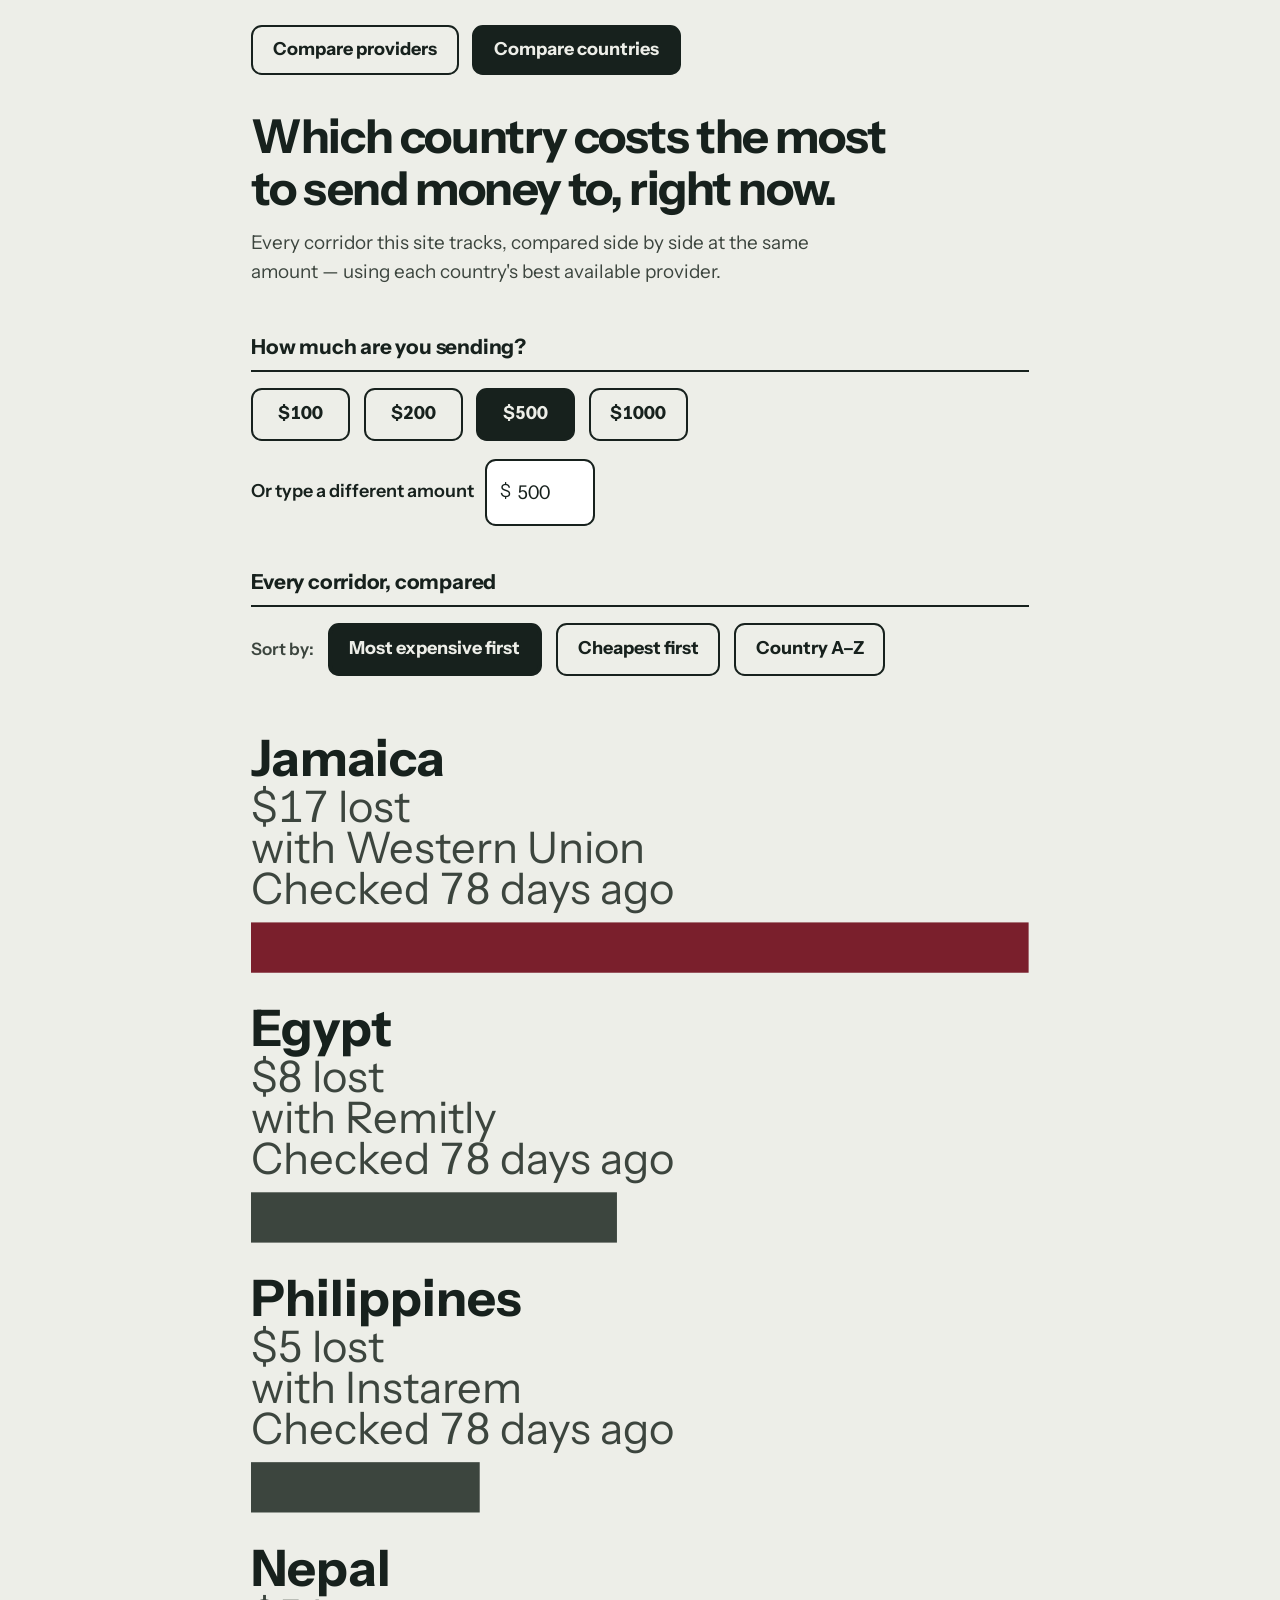
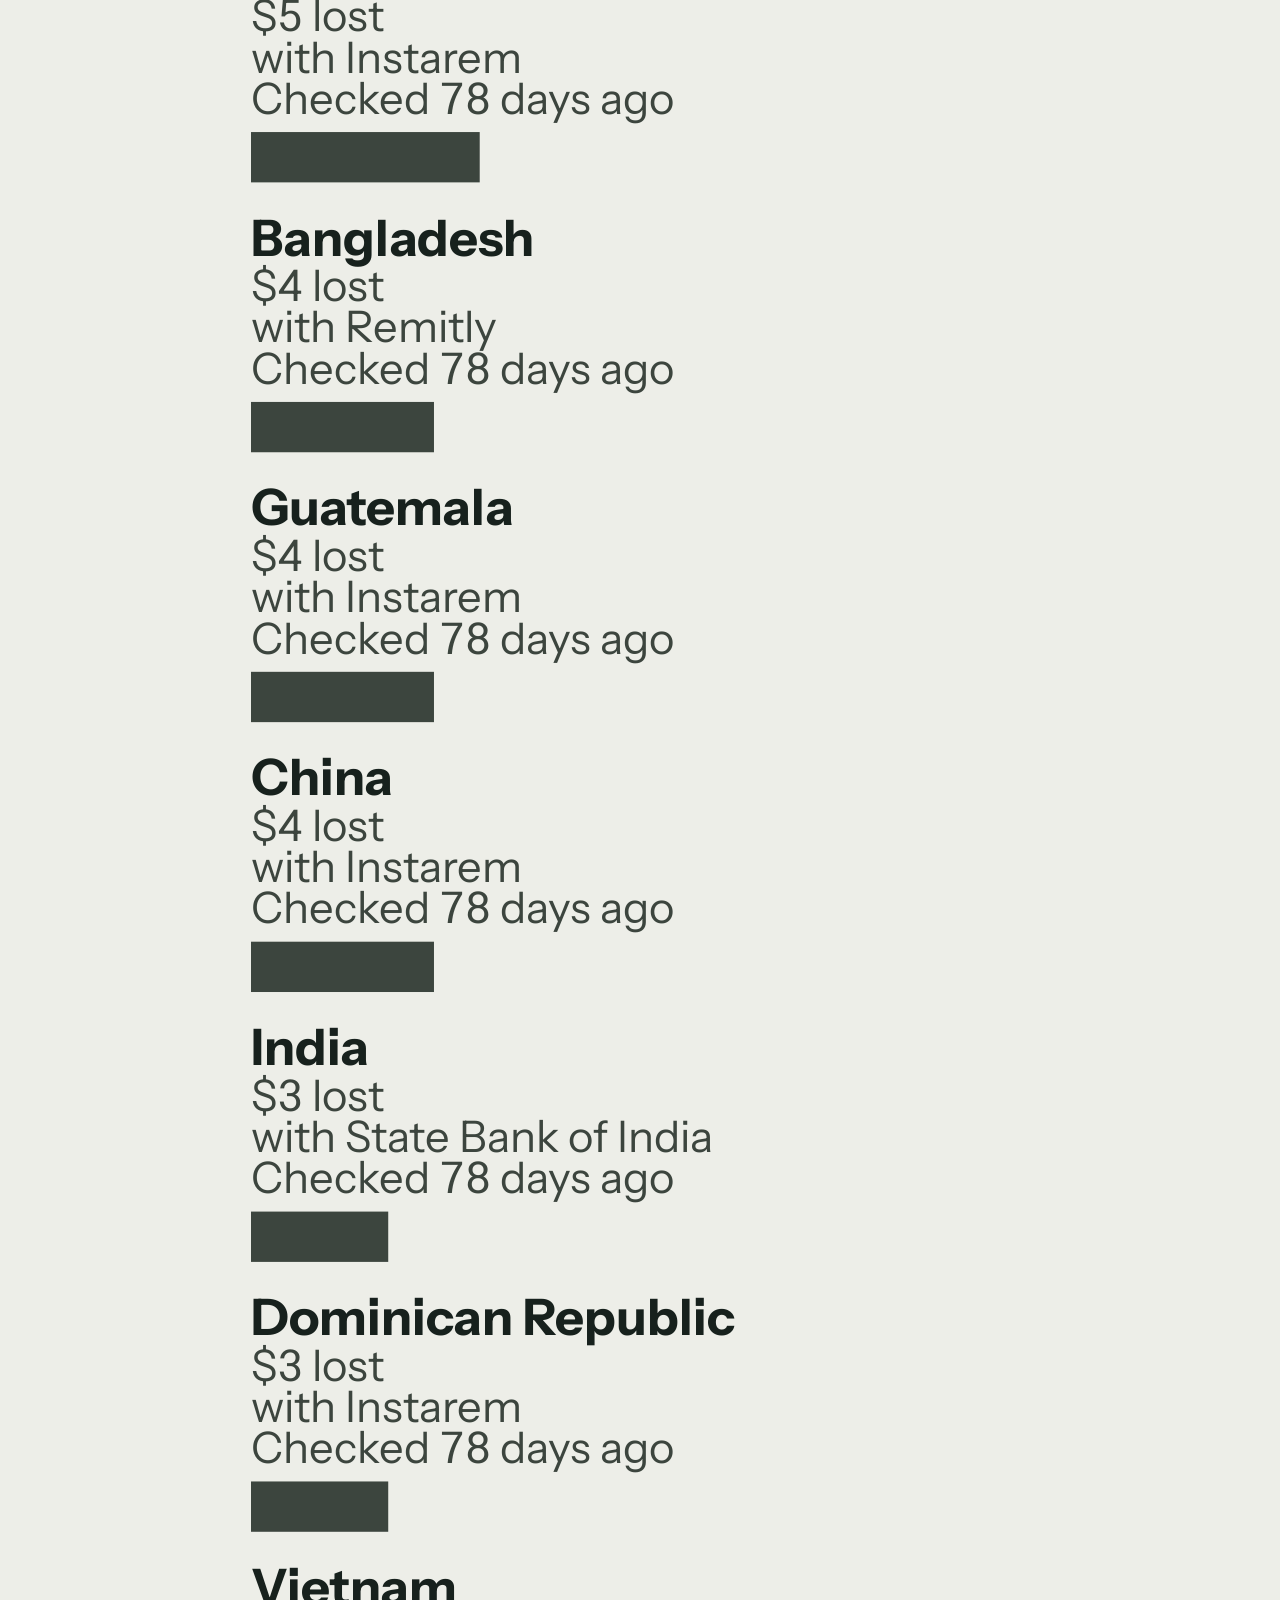
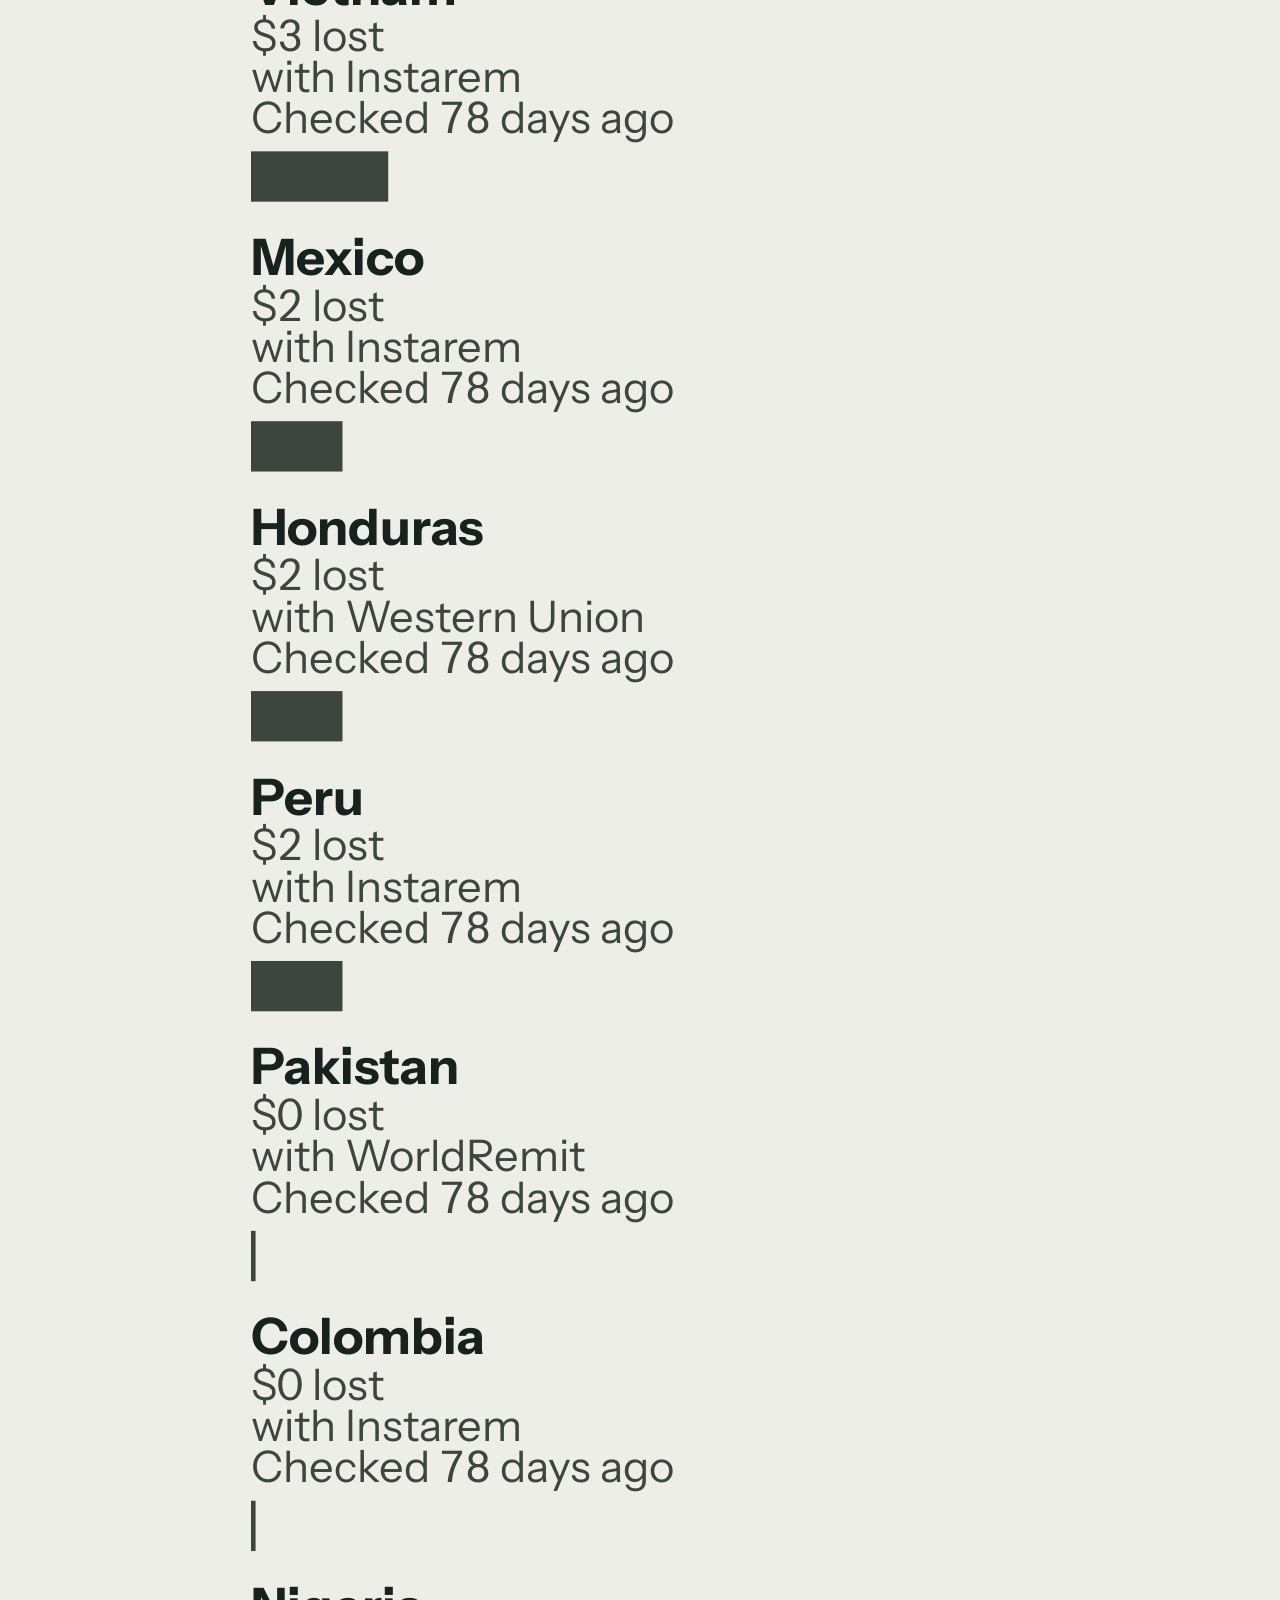
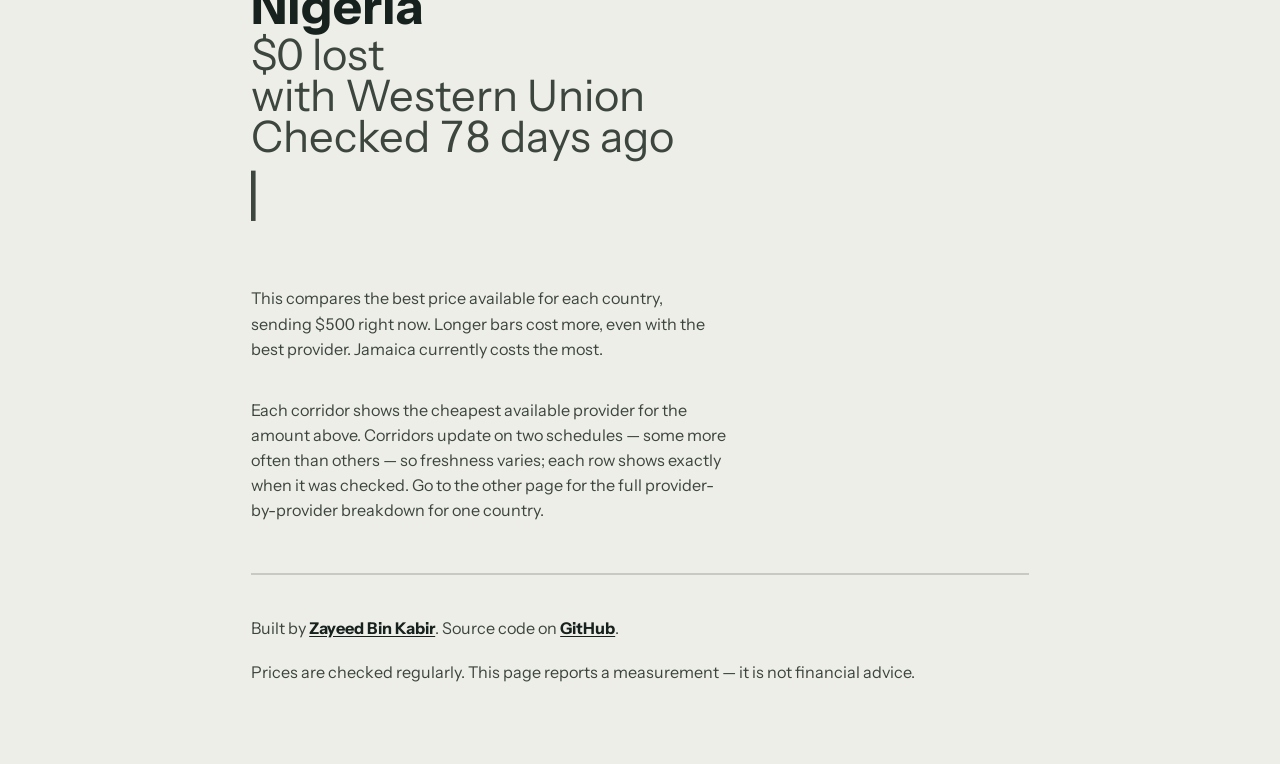
==== docs/compare.html @ ae934b71 "Add tiered collection, 9 new corridors, and a country-comparison page Adds Vietnam, Guatemala, Colom" ====
<!doctype html>
<html lang="en">
<head>
<meta charset="utf-8">
<meta name="viewport" content="width=device-width, initial-scale=1">
<title>Which country costs the most to send money to</title>
<meta name="description" content="Every corridor Remit Watch tracks, compared side by side at the same amount — which country costs the most to send money to right now.">
<link rel="preconnect" href="https://fonts.googleapis.com">
<link rel="preconnect" href="https://fonts.gstatic.com" crossorigin>
<link href="https://fonts.googleapis.com/css2?family=Instrument+Sans:ital,wght@0,400..700;1,400..700&display=swap" rel="stylesheet">
<link rel="stylesheet" href="style.css">
</head>
<body>
<main class="wrap">

  <nav class="pagenav" aria-label="Pages">
    <a href="index.html">Compare providers</a>
    <a href="compare.html" aria-current="page">Compare countries</a>
  </nav>

  <header class="mast">
    <h1>Which country costs the most to send money to, right now.</h1>
    <p class="sub">Every corridor this site tracks, compared side by side at the same amount —
      using each country's best available provider.</p>
  </header>

  <div id="app" hidden>
    <h2 style="margin-top:1.25rem">How much are you sending?</h2>
    <div class="amtpresets" id="amtpresets" role="group" aria-label="Choose an amount in US dollars"></div>
    <div class="amtcustom">
      <label for="amount">Or type a different amount</label>
      <span class="box"><span aria-hidden="true">$</span>
        <input id="amount" type="number" inputmode="numeric" min="10" max="5000" step="10" value="500"
               aria-label="Amount in US dollars">
      </span>
    </div>

    <h2>Every corridor, compared</h2>
    <div class="sortbar" role="group" aria-label="Sort order">
      <span>Sort by:</span>
      <button type="button" class="btn" id="sortExpensive" aria-pressed="true">Most expensive first</button>
      <button type="button" class="btn" id="sortCheap" aria-pressed="false">Cheapest first</button>
      <button type="button" class="btn" id="sortAz" aria-pressed="false">Country A–Z</button>
    </div>
    <div id="compareChart" aria-live="polite"></div>

    <p class="note" id="note"></p>
  </div>

  <div class="state" id="loading">Loading the latest prices.</div>
  <div class="state" id="error" hidden>
    <b>No price data yet.</b>
    Run <code>python scripts/collect.py</code> and commit the files it writes to
    <code>docs/data</code>, or wait for the hourly job to do it.
  </div>

  <footer class="site-footer">
    <p>Built by <a href="https://jayeed17.github.io">Zayeed Bin Kabir</a>. Source code on
      <a href="https://github.com/jayeed17/remit-watch">GitHub</a>.</p>
    <p>Prices are checked regularly. This page reports a measurement — it is not financial advice.</p>
  </footer>

</main>

<script src="app.js"></script>
<script>
let SNAP = null, amount = 500, sortMode = "expensive";

async function boot(){
  try {
    SNAP = await fetchSnapshot();
  } catch {
    $("loading").hidden = true; $("error").hidden = false; return;
  }

  applyHash();

  $("amtpresets").innerHTML = [100,200,500,1000].map(v => `
    <button type="button" class="btn amtbtn" data-amt="${v}" aria-pressed="${v===amount}">$${v}</button>`).join("");
  [...$("amtpresets").querySelectorAll("button")].forEach(b => b.onclick = () => setAmount(+b.dataset.amt));
  $("amount").oninput = (e) => setAmount(+e.target.value);

  const sortIds = {expensive: "sortExpensive", cheap: "sortCheap", az: "sortAz"};
  Object.entries(sortIds).forEach(([mode, id]) => $(id).onclick = () => setSort(mode));

  $("note").textContent =
    `Each corridor shows the cheapest available provider for the amount above. Corridors update on ` +
    `two schedules — some more often than others — so freshness varies; each row shows exactly when ` +
    `it was checked. Go to the other page for the full provider-by-provider breakdown for one country.`;

  $("loading").hidden = true; $("app").hidden = false;
  syncAmountUI(); setSort(sortMode);
}

// Shareable state: #AMOUNT, e.g. #1000.
function applyHash(){
  const m = /^#?(\d+)$/.exec(decodeURIComponent(location.hash));
  if (!m) return;
  amount = Math.max(10, Math.min(5000, Math.round(+m[1]) || amount));
}
function syncHash(){
  history.replaceState(null, "", `#${amount}`);
}

function syncAmountUI(){
  $("amount").value = amount;
  [...$("amtpresets").querySelectorAll("button")].forEach(b => {
    b.setAttribute("aria-pressed", String(+b.dataset.amt === amount));
  });
}
function setAmount(v){
  if (!Number.isFinite(v)) return;
  amount = Math.max(10, Math.min(5000, Math.round(v)));
  syncAmountUI(); render();
}
function setSort(mode){
  sortMode = mode;
  ["expensive","cheap","az"].forEach(m => {
    const id = "sort" + m[0].toUpperCase() + m.slice(1);
    $(id).setAttribute("aria-pressed", String(m === mode));
  });
  render();
}

function render(){
  syncHash();

  const items = SNAP.corridors.map(c => {
    const rows = rowsFor(c, amount);
    if (!rows.length) return null;
    return {
      country: c.country,
      displayLost: Math.max(0, Math.round(rows[0].usdLost)),
      provider: rows[0].provider,
      generated: c.generated || SNAP.generated,
    };
  }).filter(Boolean);

  if (sortMode === "expensive") items.sort((a,b) => b.displayLost - a.displayLost);
  else if (sortMode === "cheap") items.sort((a,b) => a.displayLost - b.displayLost);
  else items.sort((a,b) => a.country.localeCompare(b.country));

  const max = Math.max(...items.map(it => it.displayLost), 1);
  const rowH = 118, top = 10;
  const H = top + items.length*rowH + 6;

  // Four short lines rather than one long sentence - "$17 lost with Western
  // Union, the best option there" visually clipped on narrow phones (no
  // scrollbar, just unreadable past the edge). Each line here comfortably
  // fits the shared CW viewBox even for the longest provider names.
  const bars = items.map((it,i) => {
    const y = top + i*rowH;
    const w = Math.max(2, (it.displayLost/max) * CW);
    return `
      <text x="0" y="${y+18}" class="barName">${esc(it.country)}</text>
      <text x="0" y="${y+38}" class="barAmt">${esc(usd(it.displayLost))} lost</text>
      <text x="0" y="${y+56}" class="barAmt">with ${esc(it.provider)}</text>
      <text x="0" y="${y+74}" class="barAmt">Checked ${esc(freshness(it.generated))}</text>
      <rect x="0" y="${y+82}" width="${w.toFixed(1)}" height="22" fill="${it.displayLost === max ? C.keptText : C.inkSoft}"/>`;
  }).join("");

  const most = [...items].sort((a,b) => b.displayLost - a.displayLost)[0];
  $("compareChart").innerHTML = `
    <svg class="chart" viewBox="0 0 ${CW} ${H}" role="img"
         aria-label="Comparing the cheapest available option for every country tracked, sending ${esc(usd(amount))} today">
      ${bars}
    </svg>
    <p class="caption">This compares the best price available for each country, sending ${usd(amount)} right
      now. Longer bars cost more, even with the best provider. ${esc(most?.country || "")} currently
      costs the most.</p>`;
}

boot();
</script>
</body>
</html>
---- docs/style.css ----
:root{
  --paper:#edeee8;
  --ink:#17211d;
  --ink-soft:#3c453e;      /* readable secondary text, ~8.5:1 on paper */
  --muted:#5e675f;         /* decoration only: gridlines, dividers — never text */
  --rule:#c7cac1;
  --kept-fill:#9e2b3b;     /* decorative bar/legend colour, not used for text */
  --kept-text:#7a1f2c;     /* readable red text, ~8.7:1 on paper */
  --best-fill:#1e6e52;
  --best-text:#14503b;     /* readable green text, ~8:1 on paper */
  --step:clamp(1rem,2.5vw,1.4rem);
  color-scheme:light;
}
*{box-sizing:border-box}
html{-webkit-text-size-adjust:100%;font-size:18px}
body{
  margin:0;background:var(--paper);color:var(--ink);
  font-family:"Instrument Sans",ui-sans-serif,system-ui,sans-serif;
  font-size:1rem;line-height:1.55;
  font-variant-numeric:tabular-nums;
}
.wrap{max-width:46rem;margin:0 auto;padding:var(--step) var(--step) 4rem}
a{color:var(--ink);text-underline-offset:.15em}
h1,h2{font-family:inherit}

:is(a,button,input,[tabindex]):focus-visible{
  outline:3px solid var(--ink);outline-offset:3px;border-radius:.3rem;
}

/* ---- page nav ---- */
.pagenav{display:flex;flex-wrap:wrap;gap:.75rem;margin:0 0 1.5rem}
.pagenav a{
  display:inline-flex;align-items:center;min-height:48px;padding:.5rem 1.1rem;
  border:2px solid var(--ink);border-radius:.6rem;font-weight:700;text-decoration:none;
}
.pagenav a[aria-current="page"]{background:var(--ink);color:var(--paper)}

/* ---- masthead ---- */
.mast{padding:.5rem 0 1.25rem}
h1{
  margin:0;font-size:clamp(1.8rem,5.5vw,2.6rem);font-weight:700;
  letter-spacing:-.03em;line-height:1.1;max-width:20ch;
}
.sub{margin:.75rem 0 0;color:var(--ink-soft);font-size:1.05rem;max-width:48ch}

/* ---- section headings ---- */
h2{
  margin:2.25rem 0 .85rem;font-size:1.15rem;font-weight:700;letter-spacing:-.01em;
  padding-bottom:.4rem;border-bottom:2px solid var(--ink);
}

/* ---- generic button ---- */
.btn{
  min-height:48px;padding:.6rem 1.1rem;font:inherit;font-size:1rem;font-weight:700;
  color:var(--ink);background:var(--paper);border:2px solid var(--ink);border-radius:.6rem;
  cursor:pointer;
}
.btn[aria-pressed="true"],.btn[aria-expanded="true"]{
  background:var(--ink);color:var(--paper);border-width:4px;padding:calc(.6rem - 2px) calc(1.1rem - 2px);
}

/* ---- country picker ---- */
.countries{display:flex;flex-wrap:wrap;gap:.75rem;margin:0;padding:0}
.countries.more{margin-top:.75rem}
.country-btn{
  flex:1 1 8.5rem;display:flex;flex-direction:column;align-items:center;gap:.5rem;
  min-height:5.5rem;padding:.85rem .5rem;font:inherit;font-size:1rem;font-weight:600;
  color:var(--ink);background:var(--paper);border:2px solid var(--ink);border-radius:.75rem;
  cursor:pointer;text-align:center;
}
.country-btn .flagbox{width:2.75rem;height:1.85rem;flex:none}
.country-btn .flagbox svg{width:100%;height:100%;display:block;border:1px solid var(--ink)}
.country-btn .flagFallback{
  width:100%;height:100%;display:flex;align-items:center;justify-content:center;
  border:2px solid var(--ink);border-radius:.2rem;font-weight:700;font-size:.9rem;
}
.country-btn[aria-pressed="true"]{
  background:var(--ink);color:var(--paper);border-width:4px;padding:calc(.85rem - 2px) calc(.5rem - 2px);
}
.country-btn[aria-pressed="true"] .flagbox svg,
.country-btn[aria-pressed="true"] .flagFallback{border-color:var(--paper)}
.morebtn{margin-top:.75rem}

/* ---- amount picker ---- */
.amtpresets{display:flex;flex-wrap:wrap;gap:.75rem;margin:0 0 1rem;padding:0}
.amtbtn{min-width:5.5rem}
.amtcustom{display:flex;align-items:center;gap:.6rem;font-size:1rem}
.amtcustom label{font-weight:600}
.amtcustom .box{
  display:inline-flex;align-items:center;gap:.25rem;border:2px solid var(--ink);
  border-radius:.6rem;padding:.4rem .7rem;background:#fff;
}
.amtcustom input{
  font:inherit;font-size:1.05rem;font-variant-numeric:tabular-nums;color:var(--ink);
  background:transparent;border:0;width:5ch;-moz-appearance:textfield;min-height:48px;
}
.amtcustom input::-webkit-outer-spin-button,
.amtcustom input::-webkit-inner-spin-button{-webkit-appearance:none;margin:0}

/* ---- the plain-language answer ---- */
.lead{
  margin:1.75rem 0 0;font-size:clamp(1.2rem,3.6vw,1.5rem);line-height:1.5;font-weight:600;
  letter-spacing:-.01em;
}
.lead b{font-weight:700}

/* ---- freshness ---- */
.freshness{margin:.4rem 0 0;color:var(--ink-soft);font-size:.9rem}

/* ---- shortfall bar: the one loud picture ---- */
.shortfall{margin:1.25rem 0 0}
.bar{
  position:relative;display:flex;height:4.5rem;border:2px solid var(--ink);
  overflow:hidden;background:var(--paper);
}
.bar .arrives{background:var(--ink)}
.bar .kept{background:var(--kept-fill);flex:1 1 auto}
.bar span{transition:width .35s cubic-bezier(.2,.7,.3,1)}
.legend{display:flex;flex-wrap:wrap;gap:.5rem 2rem;margin:.85rem 0 0}
.legend > div{font-size:.9rem;color:var(--ink-soft)}
.legend b{display:block;color:var(--ink);font-size:1.4rem;font-weight:700;letter-spacing:-.02em}
.legend .loud b{color:var(--kept-text)}

/* ---- share link ---- */
.share{margin:1.25rem 0 0;display:flex;align-items:center;flex-wrap:wrap;gap:.75rem 1rem}
#shareStatus{font-size:.9rem;color:var(--best-text);font-weight:700}

/* ---- ranked rows ---- */
.rows{margin:0;padding:0;list-style:none}
.row{padding:1rem 0;border-bottom:2px solid var(--rule)}
.name{font-size:1.1rem;font-weight:700;letter-spacing:-.01em}
.bank{font-weight:400;color:var(--ink-soft);font-size:.9rem}
.tag{
  display:inline-block;margin-left:.6rem;font-size:.9rem;font-weight:700;
  border:2px solid currentColor;border-radius:.3rem;padding:.1em .5em;vertical-align:.2em;
}
.tag.good{color:var(--best-text)}
.tag.bad{color:var(--kept-text)}
.stats{display:flex;flex-wrap:wrap;gap:.4rem 1.5rem;margin:.5rem 0 0;font-size:1.05rem}
.stats .stat b{font-variant-numeric:tabular-nums}
.stats .loss b{color:var(--kept-text)}
.detail{margin:.4rem 0 0;color:var(--ink-soft);font-size:.9rem}

/* ---- charts (shared) ---- */
.chart{width:100%;height:auto;overflow:visible;margin-top:.75rem}
.chart .axis{stroke:var(--rule);stroke-width:1}
.chart .line{fill:none;stroke-width:2.5;stroke-linejoin:round;stroke-linecap:round}
.chart .axisText{font-size:19px;fill:var(--ink-soft)}
.chart .barName{font-size:22px;font-weight:700;fill:var(--ink)}
.chart .barAmt{font-size:19px;fill:var(--ink-soft)}
@media (prefers-reduced-motion:reduce){.bar span{transition:none}}
.keys{display:flex;flex-wrap:wrap;gap:.5rem 1.25rem;margin-top:.75rem;font-size:1.05rem;color:var(--ink)}
.keys i{display:inline-block;width:.85rem;height:.85rem;margin-right:.4rem;vertical-align:-.08em;border-radius:.15rem}
.caption{margin:.6rem 0 0;color:var(--ink-soft);font-size:.9rem;max-width:42ch}

/* ---- sortable compare list ---- */
.sortbar{display:flex;flex-wrap:wrap;gap:.75rem;align-items:center;margin:0 0 1.25rem}
.sortbar span{font-weight:600;font-size:.95rem;color:var(--ink-soft)}

.note{margin:2rem 0 0;color:var(--ink-soft);font-size:.9rem;max-width:44ch}
.state{padding:2rem 0;color:var(--ink-soft);font-size:1.05rem}
.state b{display:block;color:var(--ink);font-weight:700;font-size:1.15rem;margin-bottom:.3rem}
[hidden]{display:none!important}

/* ---- footer ---- */
.site-footer{
  margin-top:2.75rem;padding-top:1.25rem;border-top:2px solid var(--rule);
  font-size:.9rem;color:var(--ink-soft);
}
.site-footer p{margin:.4rem 0}
.site-footer a{font-weight:700;text-decoration:underline;display:inline-flex;align-items:center;min-height:48px}
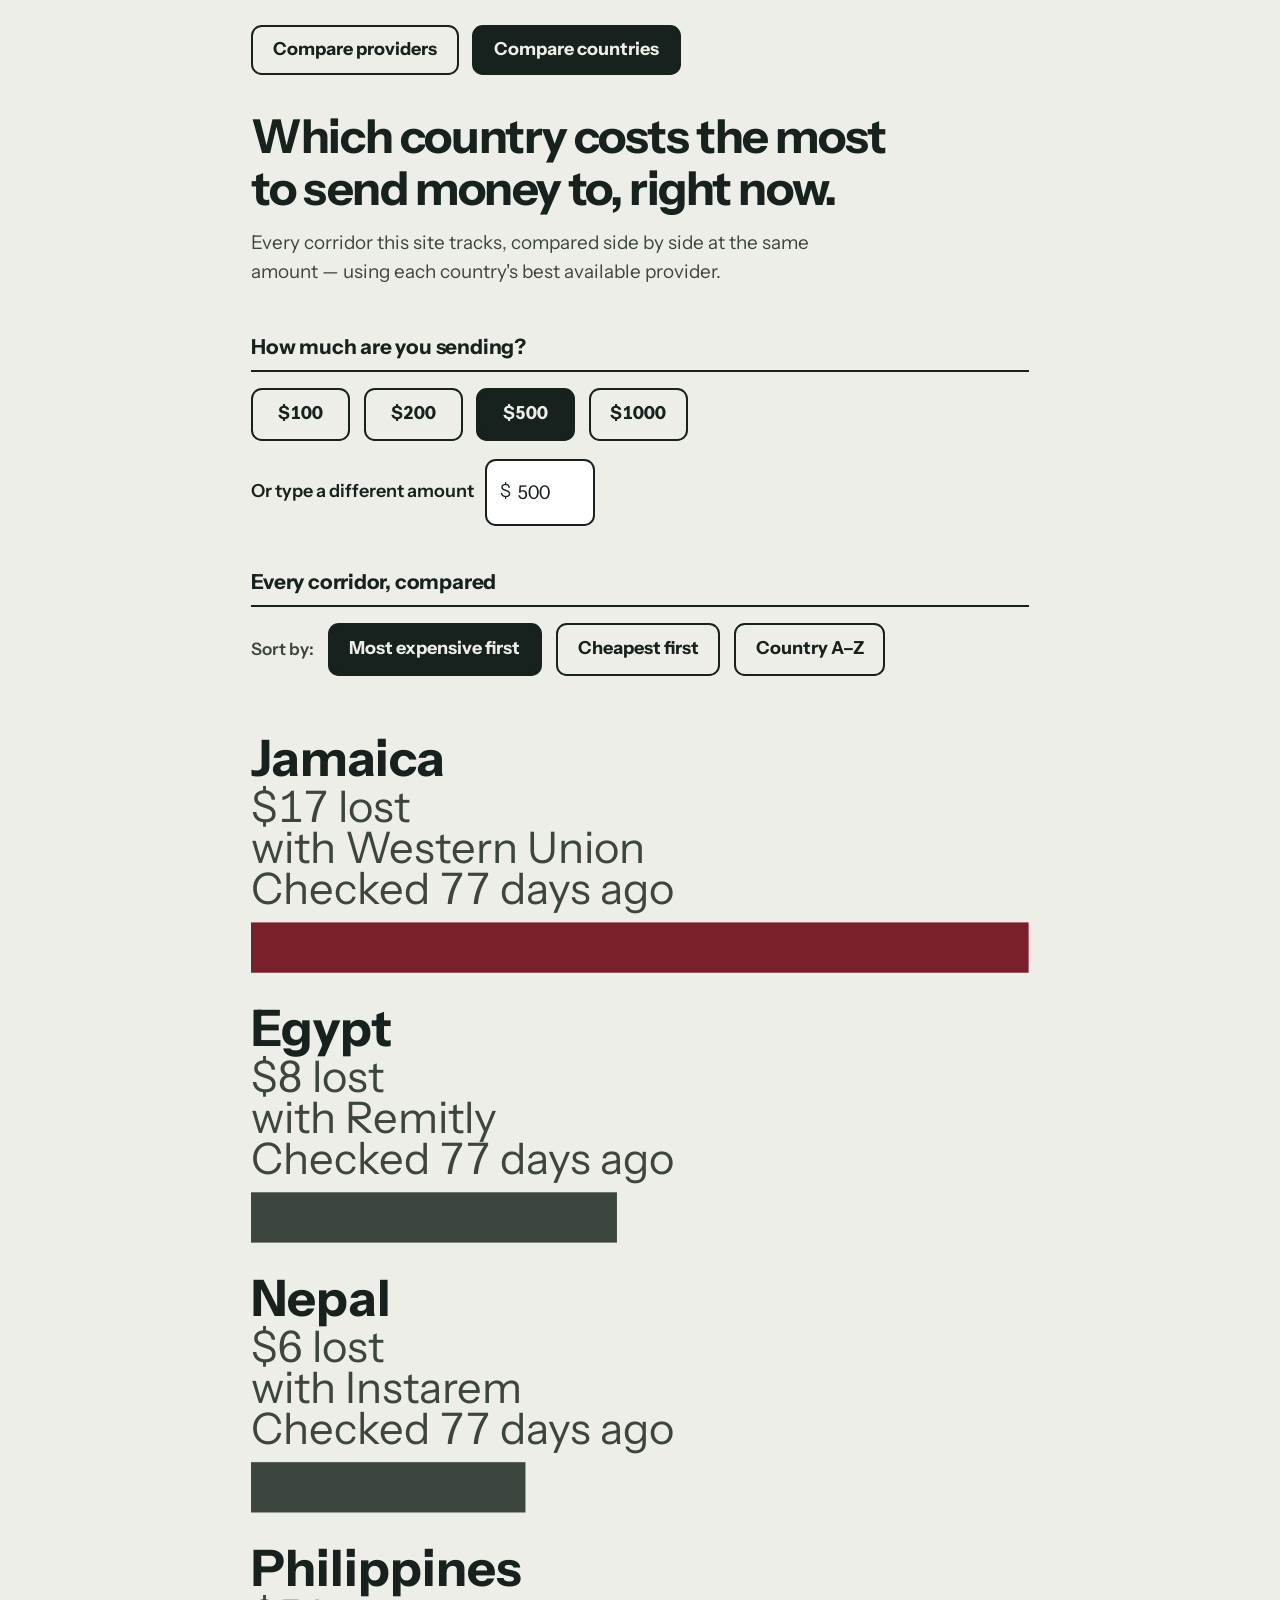
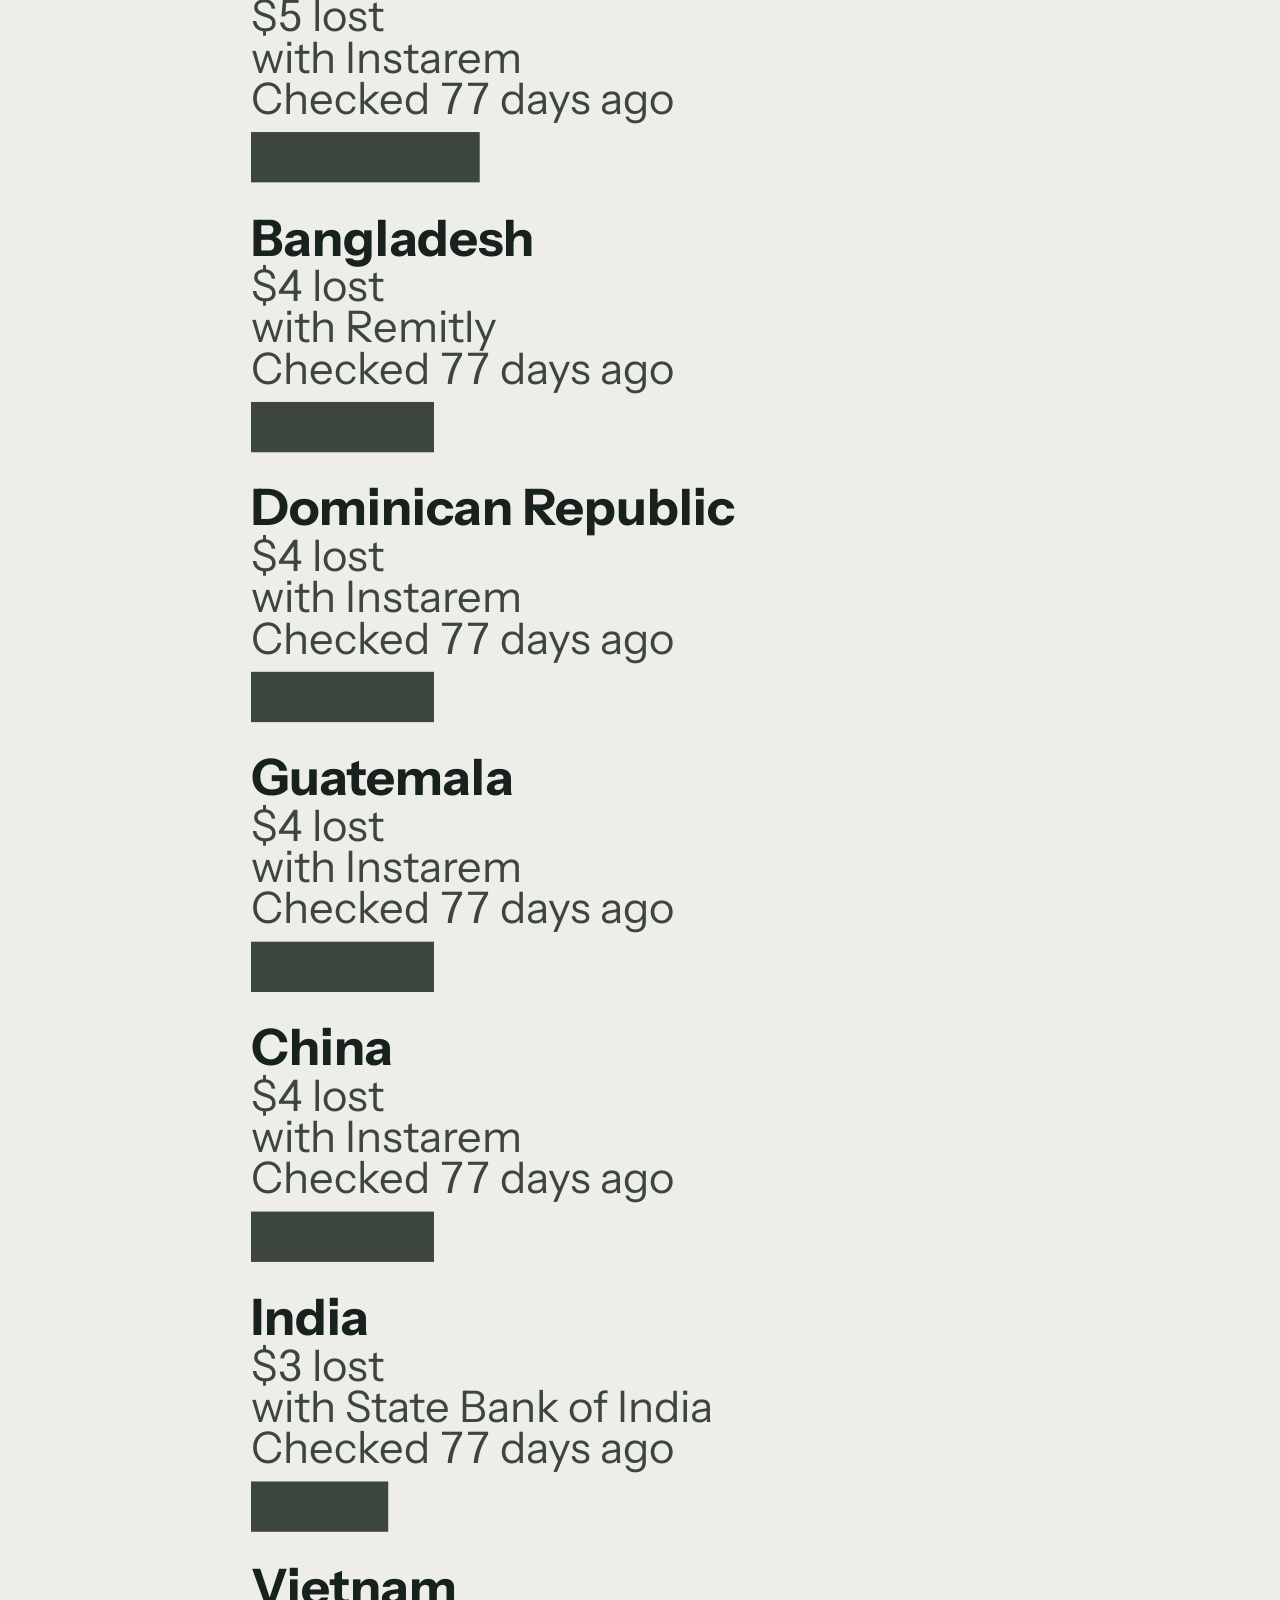
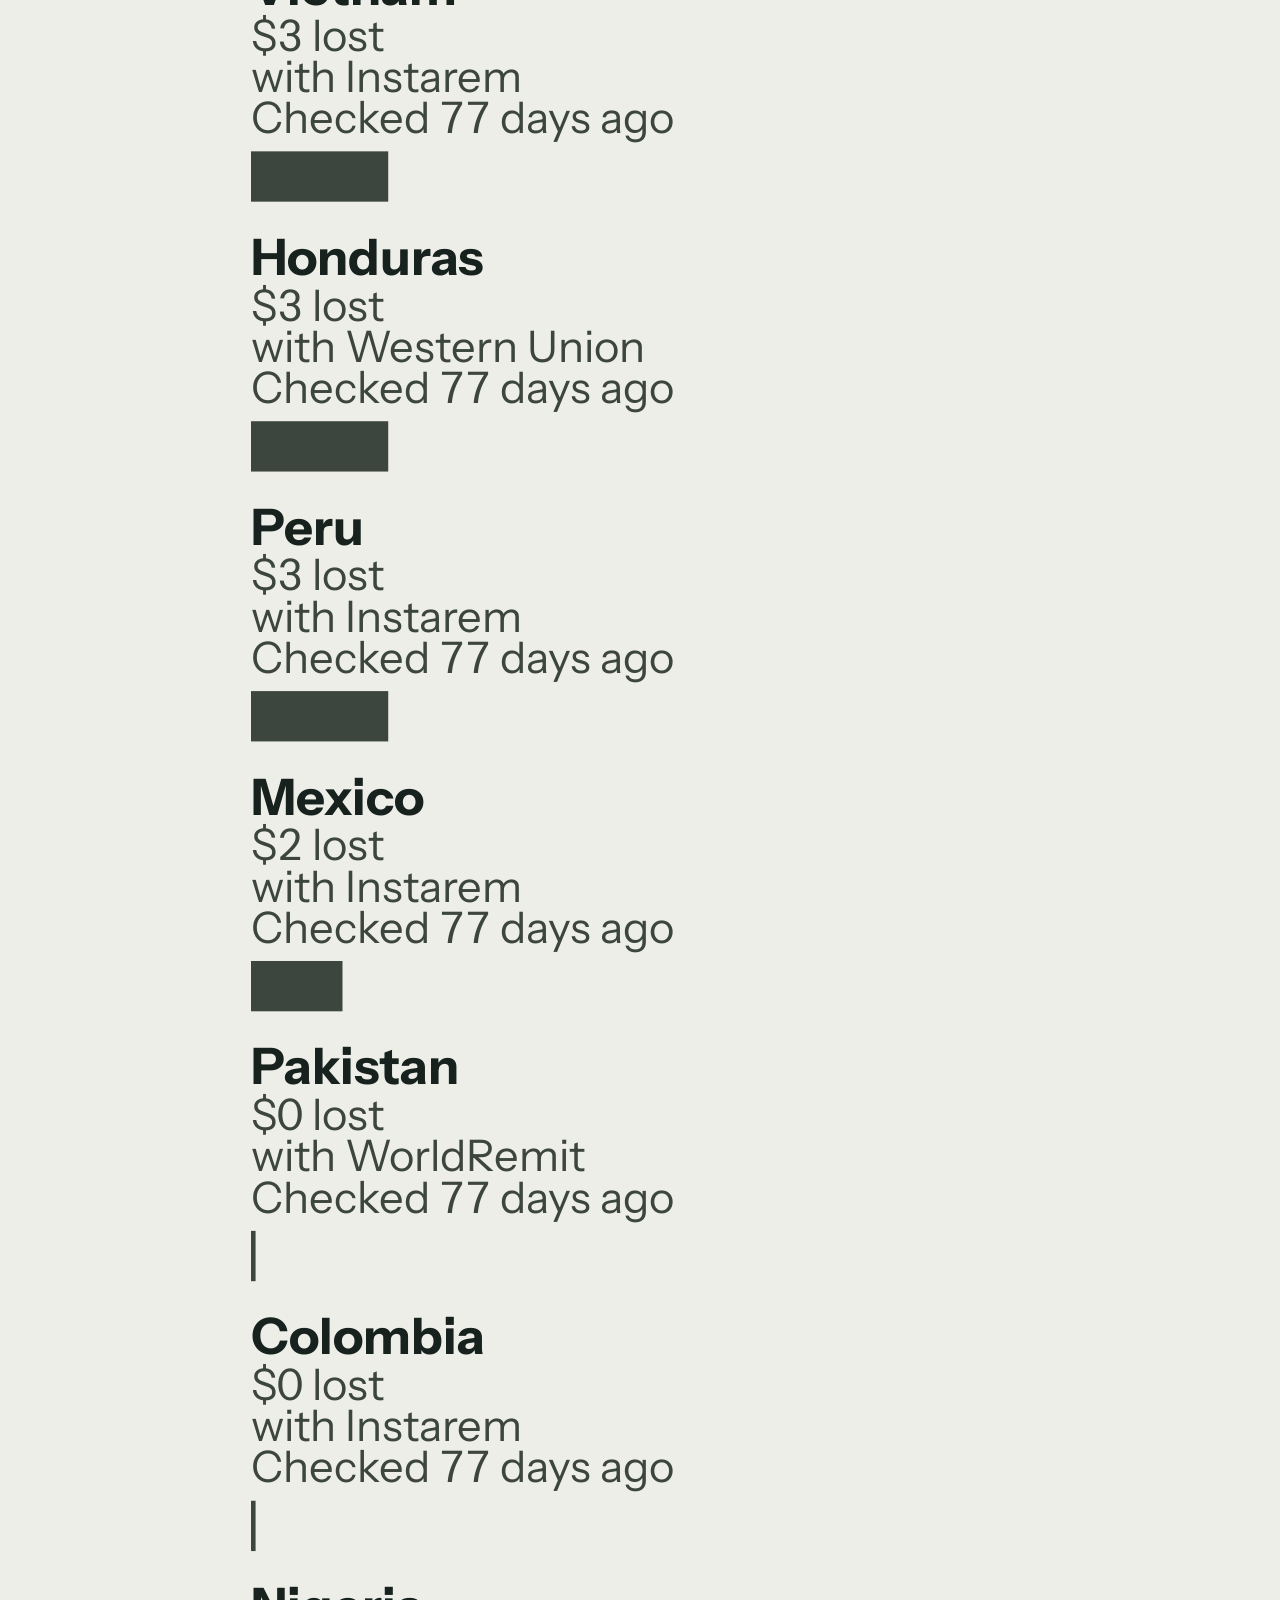
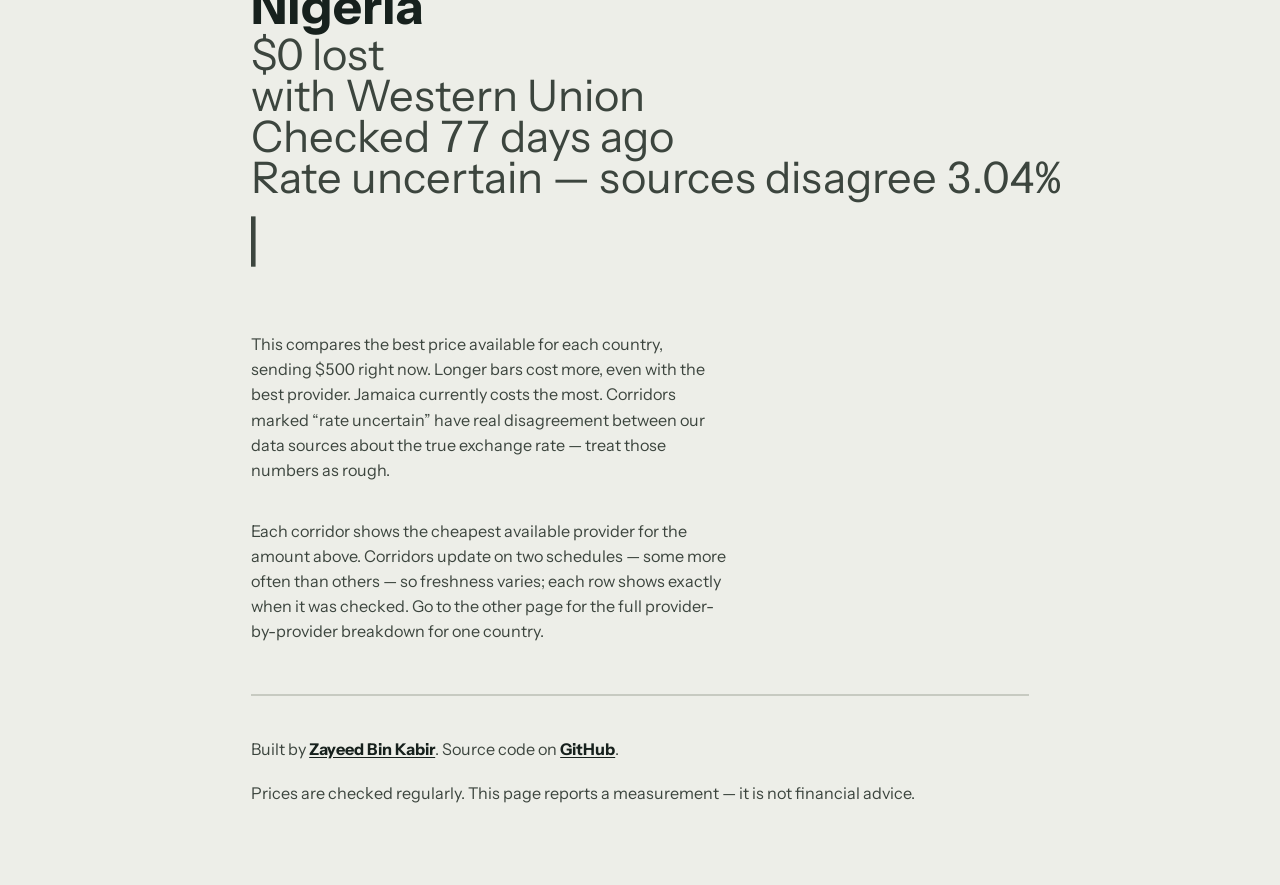
==== commit e21d1304: "Cross-check the reference exchange rate and disclose when it's uncertain 12 of 16 corridors fall bac" ====
--- a/docs/compare.html
+++ b/docs/compare.html
@@ -133,6 +133,8 @@
       displayLost: Math.max(0, Math.round(rows[0].usdLost)),
       provider: rows[0].provider,
       generated: c.generated || SNAP.generated,
+      rateUncertain: !!c.rate_uncertain,
+      disagreementPct: c.rate_disagreement_pct,
     };
   }).filter(Boolean);
 
@@ -141,23 +143,32 @@
   else items.sort((a,b) => a.country.localeCompare(b.country));
 
   const max = Math.max(...items.map(it => it.displayLost), 1);
-  const rowH = 118, top = 10;
-  const H = top + items.length*rowH + 6;
+  const ROW_H = 118, UNCERTAIN_EXTRA = 20, top = 10;
 
   // Four short lines rather than one long sentence - "$17 lost with Western
   // Union, the best option there" visually clipped on narrow phones (no
   // scrollbar, just unreadable past the edge). Each line here comfortably
-  // fits the shared CW viewBox even for the longest provider names.
-  const bars = items.map((it,i) => {
-    const y = top + i*rowH;
+  // fits the shared CW viewBox even for the longest provider names. Flagged
+  // corridors get a fifth line - only those rows reserve the extra height,
+  // so the common case doesn't carry wasted whitespace.
+  let y = top;
+  const bars = items.map((it) => {
+    const rowTop = y;
     const w = Math.max(2, (it.displayLost/max) * CW);
+    const barY = rowTop + 82 + (it.rateUncertain ? UNCERTAIN_EXTRA : 0);
+    const warn = it.rateUncertain
+      ? `<text x="0" y="${rowTop+92}" class="barAmt" fill="${C.keptText}">Rate uncertain — sources disagree ${it.disagreementPct}%</text>`
+      : "";
+    y += ROW_H + (it.rateUncertain ? UNCERTAIN_EXTRA : 0);
     return `
-      <text x="0" y="${y+18}" class="barName">${esc(it.country)}</text>
-      <text x="0" y="${y+38}" class="barAmt">${esc(usd(it.displayLost))} lost</text>
-      <text x="0" y="${y+56}" class="barAmt">with ${esc(it.provider)}</text>
-      <text x="0" y="${y+74}" class="barAmt">Checked ${esc(freshness(it.generated))}</text>
-      <rect x="0" y="${y+82}" width="${w.toFixed(1)}" height="22" fill="${it.displayLost === max ? C.keptText : C.inkSoft}"/>`;
+      <text x="0" y="${rowTop+18}" class="barName">${esc(it.country)}</text>
+      <text x="0" y="${rowTop+38}" class="barAmt">${esc(usd(it.displayLost))} lost</text>
+      <text x="0" y="${rowTop+56}" class="barAmt">with ${esc(it.provider)}</text>
+      <text x="0" y="${rowTop+74}" class="barAmt">Checked ${esc(freshness(it.generated))}</text>
+      ${warn}
+      <rect x="0" y="${barY}" width="${w.toFixed(1)}" height="22" fill="${it.displayLost === max ? C.keptText : C.inkSoft}"/>`;
   }).join("");
+  const H = y + 6;
 
   const most = [...items].sort((a,b) => b.displayLost - a.displayLost)[0];
   $("compareChart").innerHTML = `
@@ -167,7 +178,7 @@
     </svg>
     <p class="caption">This compares the best price available for each country, sending ${usd(amount)} right
       now. Longer bars cost more, even with the best provider. ${esc(most?.country || "")} currently
-      costs the most.</p>`;
+      costs the most.${items.some(it => it.rateUncertain) ? " Corridors marked “rate uncertain” have real disagreement between our data sources about the true exchange rate — treat those numbers as rough." : ""}</p>`;
 }
 
 boot();
--- a/docs/style.css
+++ b/docs/style.css
@@ -79,6 +79,7 @@
 }
 .country-btn[aria-pressed="true"] .flagbox svg,
 .country-btn[aria-pressed="true"] .flagFallback{border-color:var(--paper)}
+.country-btn[aria-pressed="true"] .tag{color:var(--paper)}
 .morebtn{margin-top:.75rem}
 
 /* ---- amount picker ---- */
@@ -106,6 +107,12 @@
 
 /* ---- freshness ---- */
 .freshness{margin:.4rem 0 0;color:var(--ink-soft);font-size:.9rem}
+
+/* ---- rate-uncertain disclosure ---- */
+.uncertain{
+  margin:.85rem 0 0;padding:.85rem 1rem;border:2px solid var(--kept-text);border-radius:.6rem;
+  color:var(--kept-text);font-weight:600;font-size:.95rem;
+}
 
 /* ---- shortfall bar: the one loud picture ---- */
 .shortfall{margin:1.25rem 0 0}
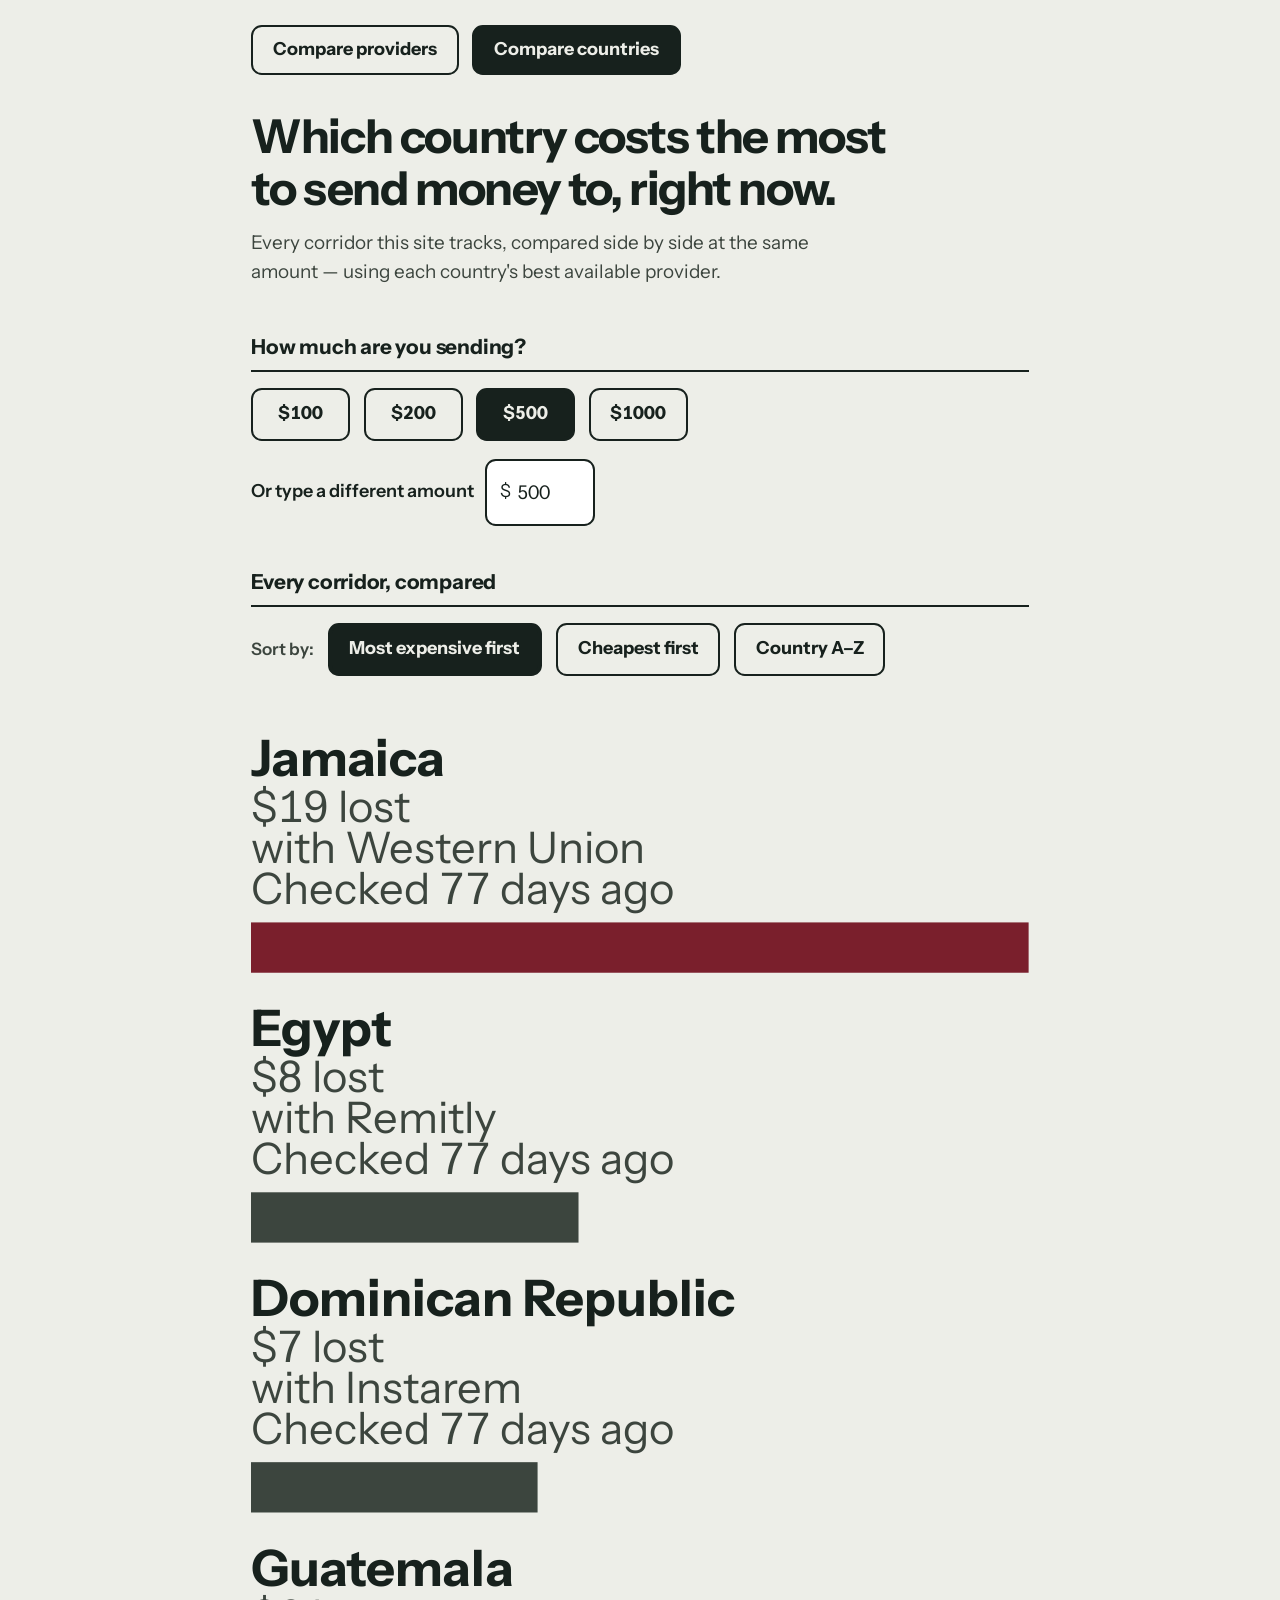
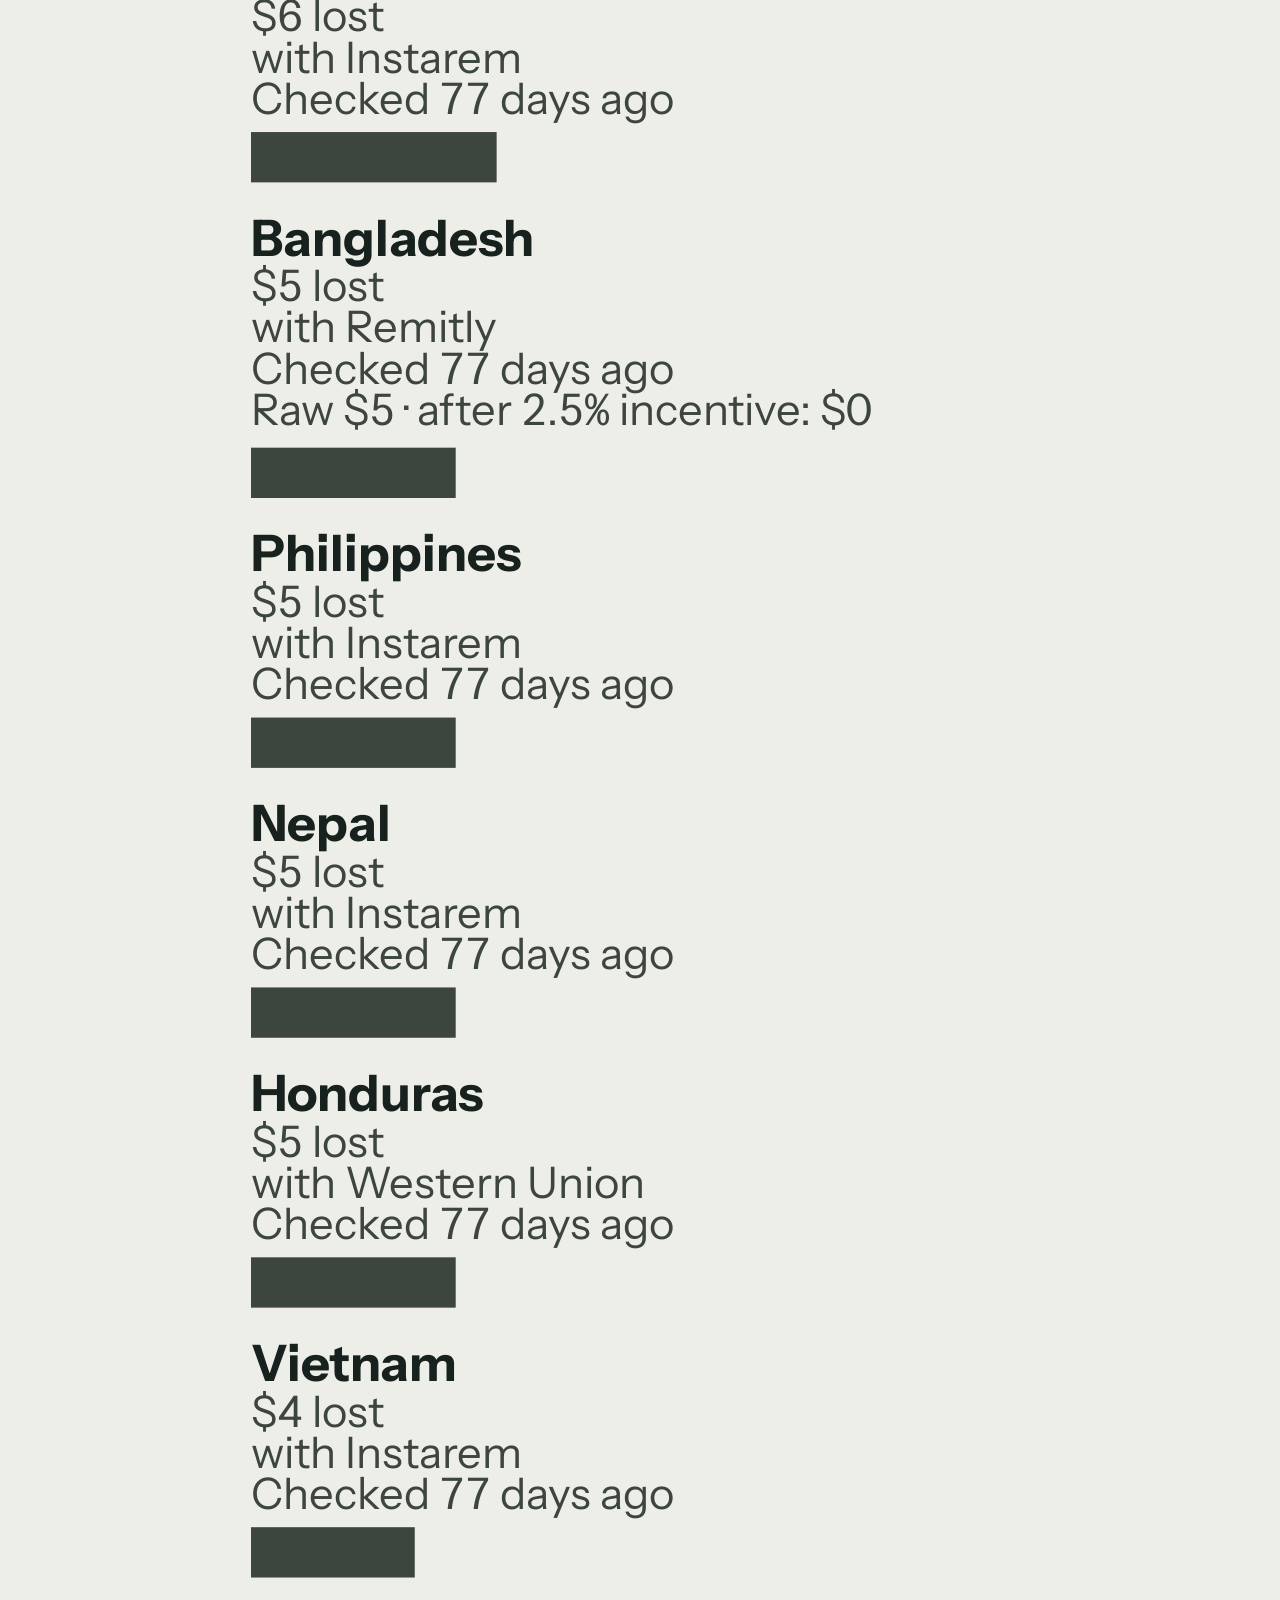
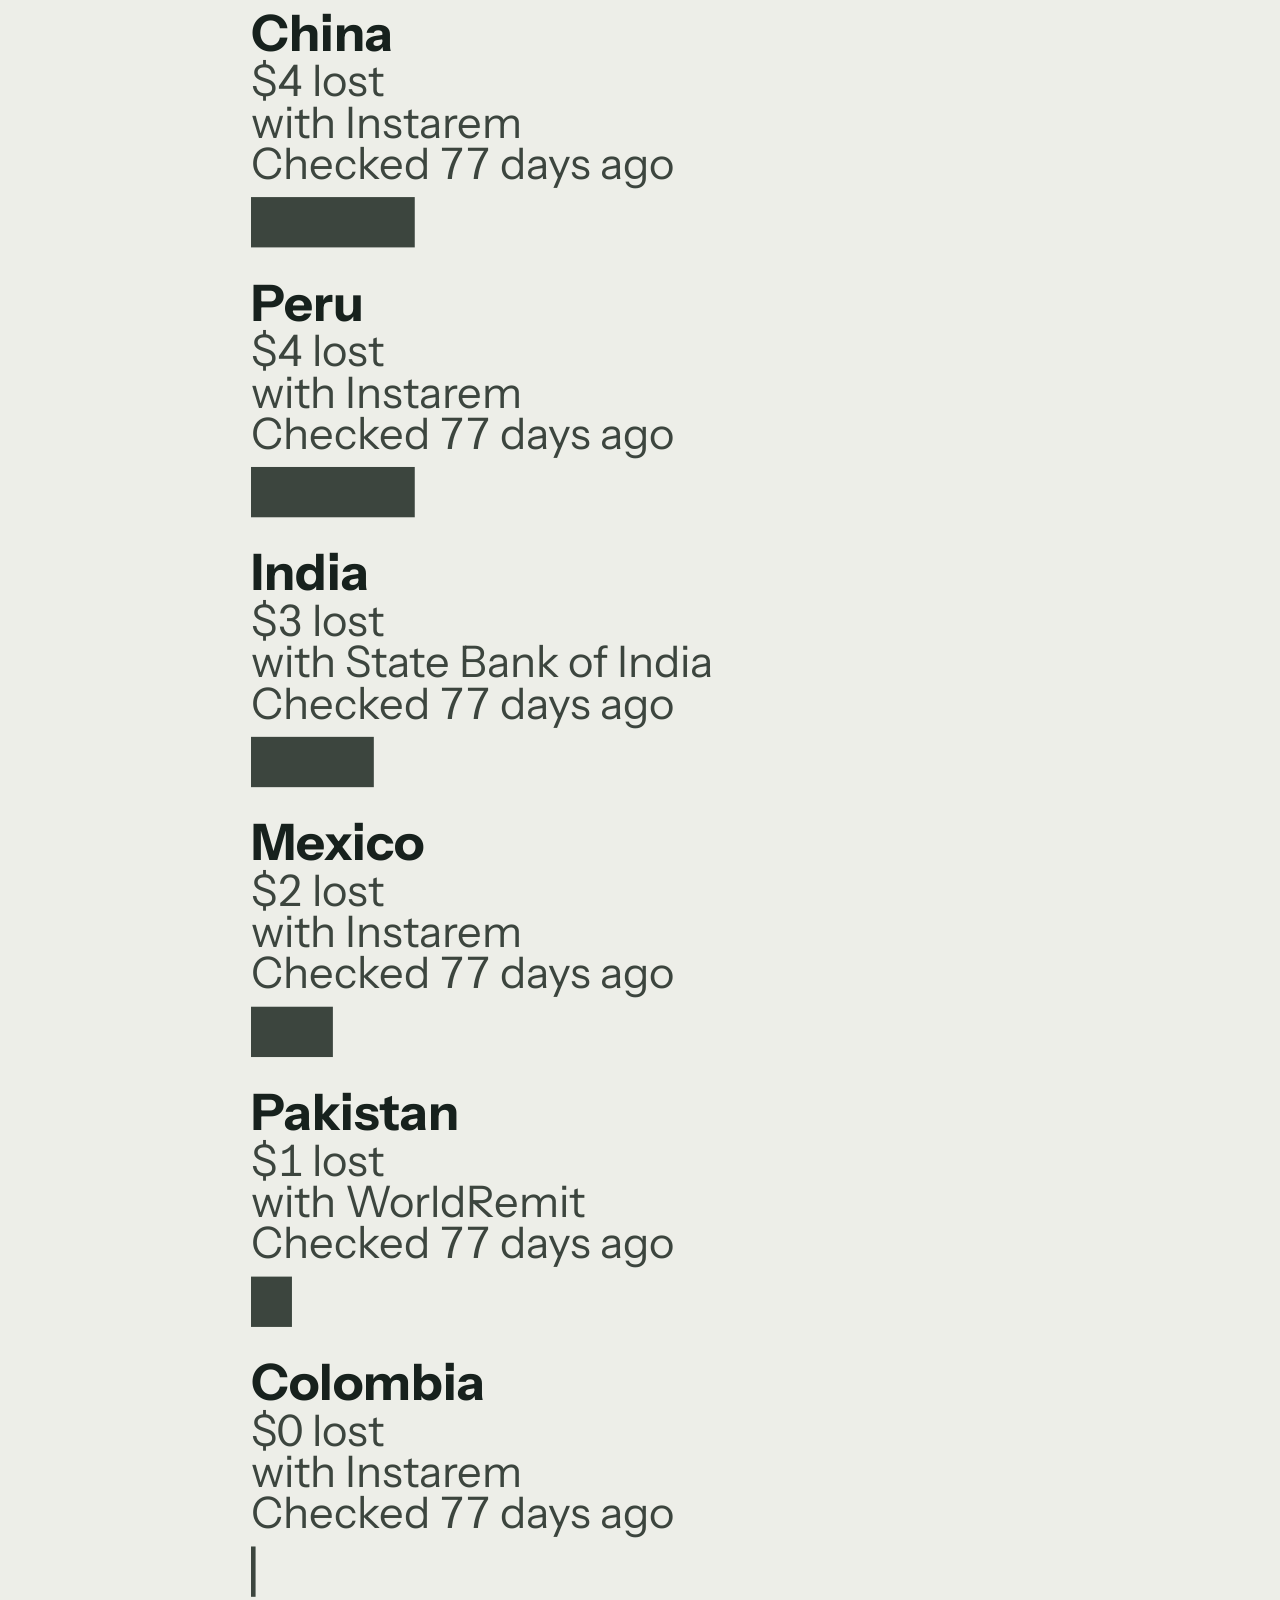
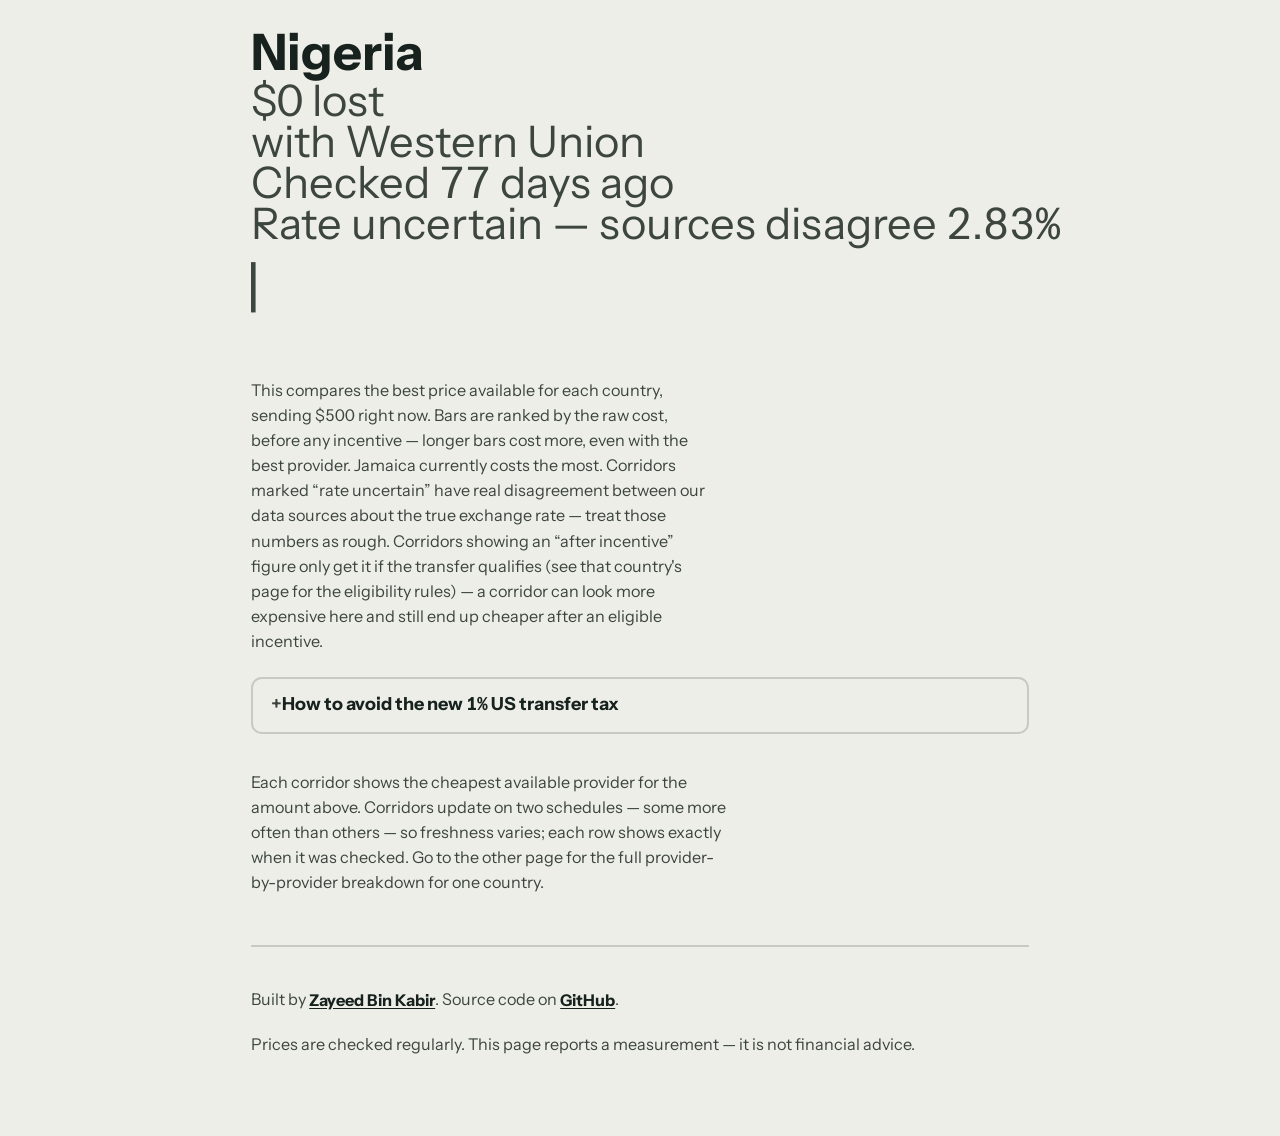
==== commit 64508395: "Fix the amount input, add the US remittance tax explainer, and receiving-country incentives Amount i" ====
--- a/docs/compare.html
+++ b/docs/compare.html
@@ -30,7 +30,7 @@
     <div class="amtcustom">
       <label for="amount">Or type a different amount</label>
       <span class="box"><span aria-hidden="true">$</span>
-        <input id="amount" type="number" inputmode="numeric" min="10" max="5000" step="10" value="500"
+        <input id="amount" type="number" inputmode="decimal" min="1" max="5000" step="0.01" value="500"
                aria-label="Amount in US dollars">
       </span>
     </div>
@@ -44,6 +44,16 @@
     </div>
     <div id="compareChart" aria-live="polite"></div>
 
+    <details class="taxinfo">
+      <summary>How to avoid the new 1% US transfer tax</summary>
+      <p>Since January 1, 2026, a US law taxes some transfers sent abroad at 1% — but only if you
+        pay with cash, a money order, or a cashier's check at a counter. Paying from a bank account,
+        a US debit or credit card, or most digital wallets is exempt. Every number on this page
+        assumes bank-account funding, so none of them include this tax — if you're paying cash,
+        add about 1% of the amount you send.
+        <a href="https://www.irs.gov/newsroom/treasury-irs-issue-proposed-regulations-on-the-new-remittance-transfer-tax-established-under-the-one-big-beautiful-bill">Read the IRS notice</a>.</p>
+    </details>
+
     <p class="note" id="note"></p>
   </div>
 
@@ -64,7 +74,7 @@
 
 <script src="app.js"></script>
 <script>
-let SNAP = null, amount = 500, sortMode = "expensive";
+let SNAP = null, INCENTIVES = {}, amount = 500, sortMode = "expensive";
 
 async function boot(){
   try {
@@ -72,13 +82,15 @@
   } catch {
     $("loading").hidden = true; $("error").hidden = false; return;
   }
+  INCENTIVES = await fetchIncentives();
 
   applyHash();
 
   $("amtpresets").innerHTML = [100,200,500,1000].map(v => `
     <button type="button" class="btn amtbtn" data-amt="${v}" aria-pressed="${v===amount}">$${v}</button>`).join("");
   [...$("amtpresets").querySelectorAll("button")].forEach(b => b.onclick = () => setAmount(+b.dataset.amt));
-  $("amount").oninput = (e) => setAmount(+e.target.value);
+  $("amount").oninput = (e) => liveAmount(+e.target.value);
+  $("amount").onchange = (e) => setAmount(+e.target.value);
 
   const sortIds = {expensive: "sortExpensive", cheap: "sortCheap", az: "sortAz"};
   Object.entries(sortIds).forEach(([mode, id]) => $(id).onclick = () => setSort(mode));
@@ -94,24 +106,36 @@
 
 // Shareable state: #AMOUNT, e.g. #1000.
 function applyHash(){
-  const m = /^#?(\d+)$/.exec(decodeURIComponent(location.hash));
+  const m = /^#?(\d+(?:\.\d+)?)$/.exec(decodeURIComponent(location.hash));
   if (!m) return;
-  amount = Math.max(10, Math.min(5000, Math.round(+m[1]) || amount));
+  amount = Math.max(1, Math.min(5000, Math.round((+m[1] || amount) * 100) / 100));
 }
 function syncHash(){
   history.replaceState(null, "", `#${amount}`);
 }
 
-function syncAmountUI(){
-  $("amount").value = amount;
+function syncAmountPresets(){
   [...$("amtpresets").querySelectorAll("button")].forEach(b => {
     b.setAttribute("aria-pressed", String(+b.dataset.amt === amount));
   });
 }
+function syncAmountUI(){
+  $("amount").value = amount;
+  syncAmountPresets();
+}
+// Only clamps + rewrites the input's own displayed value - safe from preset
+// buttons or on blur, but not on every keystroke (see index.html's copy of
+// this comment for why: it corrupts multi-digit typing).
 function setAmount(v){
   if (!Number.isFinite(v)) return;
-  amount = Math.max(10, Math.min(5000, Math.round(v)));
+  amount = Math.max(1, Math.min(5000, Math.round(v * 100) / 100));
   syncAmountUI(); render();
+}
+function liveAmount(v){
+  if (!Number.isFinite(v) || v <= 0) return;
+  amount = v;
+  syncAmountPresets();
+  render();
 }
 function setSort(mode){
   sortMode = mode;
@@ -126,12 +150,20 @@
   syncHash();
 
   const items = SNAP.corridors.map(c => {
-    const rows = rowsFor(c, amount);
-    if (!rows.length) return null;
+    const rows = rowsFor(c, amount).filter(q => !q.impractical);
+    if (!rows.length) return null; // every provider's fee exceeds this amount there
+    const raw = rows[0];
+    const inc = incentiveFor(INCENTIVES, c.dst, raw.received, c.mid);
+    // Raw cost is always what sorting/bar-length use, so the ranking never
+    // silently shifts based on an incentive the sender might not qualify
+    // for - the after-incentive figure is informational, shown alongside.
     return {
       country: c.country,
-      displayLost: Math.max(0, Math.round(rows[0].usdLost)),
-      provider: rows[0].provider,
+      displayLost: Math.max(0, Math.round(raw.usdLost)),
+      afterIncentive: inc ? Math.max(0, Math.round(raw.usdLost - inc.usdAmt)) : null,
+      incentiveCountry: inc?.country,
+      incentiveRate: inc?.rate,
+      provider: raw.provider,
       generated: c.generated || SNAP.generated,
       rateUncertain: !!c.rate_uncertain,
       disagreementPct: c.rate_disagreement_pct,
@@ -143,29 +175,36 @@
   else items.sort((a,b) => a.country.localeCompare(b.country));
 
   const max = Math.max(...items.map(it => it.displayLost), 1);
-  const ROW_H = 118, UNCERTAIN_EXTRA = 20, top = 10;
+  const ROW_H = 118, EXTRA = 20, top = 10;
 
   // Four short lines rather than one long sentence - "$17 lost with Western
   // Union, the best option there" visually clipped on narrow phones (no
   // scrollbar, just unreadable past the edge). Each line here comfortably
-  // fits the shared CW viewBox even for the longest provider names. Flagged
-  // corridors get a fifth line - only those rows reserve the extra height,
-  // so the common case doesn't carry wasted whitespace.
+  // fits the shared CW viewBox even for the longest provider names.
+  // Flagged/incentive corridors get extra lines - only those rows reserve
+  // the extra height, so the common case doesn't carry wasted whitespace.
   let y = top;
   const bars = items.map((it) => {
     const rowTop = y;
     const w = Math.max(2, (it.displayLost/max) * CW);
-    const barY = rowTop + 82 + (it.rateUncertain ? UNCERTAIN_EXTRA : 0);
-    const warn = it.rateUncertain
-      ? `<text x="0" y="${rowTop+92}" class="barAmt" fill="${C.keptText}">Rate uncertain — sources disagree ${it.disagreementPct}%</text>`
-      : "";
-    y += ROW_H + (it.rateUncertain ? UNCERTAIN_EXTRA : 0);
+    let extraY = 92, extras = "";
+    if (it.rateUncertain) {
+      extras += `<text x="0" y="${rowTop+extraY}" class="barAmt" fill="${C.keptText}">Rate uncertain — sources disagree ${it.disagreementPct}%</text>`;
+      extraY += EXTRA;
+    }
+    if (it.afterIncentive != null) {
+      extras += `<text x="0" y="${rowTop+extraY}" class="barAmt" fill="${C.bestText}">Raw ${esc(usd(it.displayLost))} · after ${it.incentiveRate}% incentive: ${esc(usd(it.afterIncentive))}</text>`;
+      extraY += EXTRA;
+    }
+    const extraLines = (extraY - 92) / EXTRA;
+    const barY = rowTop + 82 + extraLines * EXTRA;
+    y += ROW_H + extraLines * EXTRA;
     return `
       <text x="0" y="${rowTop+18}" class="barName">${esc(it.country)}</text>
       <text x="0" y="${rowTop+38}" class="barAmt">${esc(usd(it.displayLost))} lost</text>
       <text x="0" y="${rowTop+56}" class="barAmt">with ${esc(it.provider)}</text>
       <text x="0" y="${rowTop+74}" class="barAmt">Checked ${esc(freshness(it.generated))}</text>
-      ${warn}
+      ${extras}
       <rect x="0" y="${barY}" width="${w.toFixed(1)}" height="22" fill="${it.displayLost === max ? C.keptText : C.inkSoft}"/>`;
   }).join("");
   const H = y + 6;
@@ -173,12 +212,14 @@
   const most = [...items].sort((a,b) => b.displayLost - a.displayLost)[0];
   $("compareChart").innerHTML = `
     <svg class="chart" viewBox="0 0 ${CW} ${H}" role="img"
-         aria-label="Comparing the cheapest available option for every country tracked, sending ${esc(usd(amount))} today">
+         aria-label="Comparing the cheapest available option for every country tracked, sending ${esc(usdPrecise(amount))} today">
       ${bars}
     </svg>
-    <p class="caption">This compares the best price available for each country, sending ${usd(amount)} right
-      now. Longer bars cost more, even with the best provider. ${esc(most?.country || "")} currently
-      costs the most.${items.some(it => it.rateUncertain) ? " Corridors marked “rate uncertain” have real disagreement between our data sources about the true exchange rate — treat those numbers as rough." : ""}</p>`;
+    <p class="caption">This compares the best price available for each country, sending ${usdPrecise(amount)} right
+      now. Bars are ranked by the raw cost, before any incentive — longer bars cost more, even with the
+      best provider. ${esc(most?.country || "")} currently costs the most.
+      ${items.some(it => it.rateUncertain) ? " Corridors marked “rate uncertain” have real disagreement between our data sources about the true exchange rate — treat those numbers as rough." : ""}
+      ${items.some(it => it.afterIncentive != null) ? " Corridors showing an “after incentive” figure only get it if the transfer qualifies (see that country's page for the eligibility rules) — a corridor can look more expensive here and still end up cheaper after an eligible incentive." : ""}</p>`;
 }
 
 boot();
--- a/docs/style.css
+++ b/docs/style.css
@@ -85,7 +85,7 @@
 /* ---- amount picker ---- */
 .amtpresets{display:flex;flex-wrap:wrap;gap:.75rem;margin:0 0 1rem;padding:0}
 .amtbtn{min-width:5.5rem}
-.amtcustom{display:flex;align-items:center;gap:.6rem;font-size:1rem}
+.amtcustom{display:flex;flex-wrap:wrap;align-items:center;gap:.6rem;font-size:1rem}
 .amtcustom label{font-weight:600}
 .amtcustom .box{
   display:inline-flex;align-items:center;gap:.25rem;border:2px solid var(--ink);
@@ -114,6 +114,18 @@
   color:var(--kept-text);font-weight:600;font-size:.95rem;
 }
 
+/* ---- US remittance tax explainer ---- */
+.taxinfo{margin:1.25rem 0 0;border:2px solid var(--rule);border-radius:.6rem;padding:0 1rem}
+.taxinfo summary{
+  cursor:pointer;font-weight:700;padding:.7rem 0;min-height:48px;display:flex;
+  align-items:center;font-size:1rem;list-style:none;
+}
+.taxinfo summary::-webkit-details-marker{display:none}
+.taxinfo summary::before{content:"+ ";color:var(--ink-soft)}
+.taxinfo[open] summary::before{content:"− "}
+.taxinfo p{margin:0 0 1rem;color:var(--ink-soft);font-size:.95rem;max-width:52ch}
+.taxinfo a{font-weight:700;text-decoration:underline}
+
 /* ---- shortfall bar: the one loud picture ---- */
 .shortfall{margin:1.25rem 0 0}
 .bar{
@@ -127,6 +139,14 @@
 .legend > div{font-size:.9rem;color:var(--ink-soft)}
 .legend b{display:block;color:var(--ink);font-size:1.4rem;font-weight:700;letter-spacing:-.02em}
 .legend .loud b{color:var(--kept-text)}
+
+/* ---- receiving-country incentive: always its own box, never folded in ---- */
+.incentive{
+  margin:1rem 0 0;padding:.85rem 1rem;border:2px solid var(--best-text);border-radius:.6rem;
+  font-size:.95rem;color:var(--ink-soft);
+}
+.incentive b{color:var(--best-text)}
+.incentive .elig{display:block;margin-top:.4rem}
 
 /* ---- share link ---- */
 .share{margin:1.25rem 0 0;display:flex;align-items:center;flex-wrap:wrap;gap:.75rem 1rem}
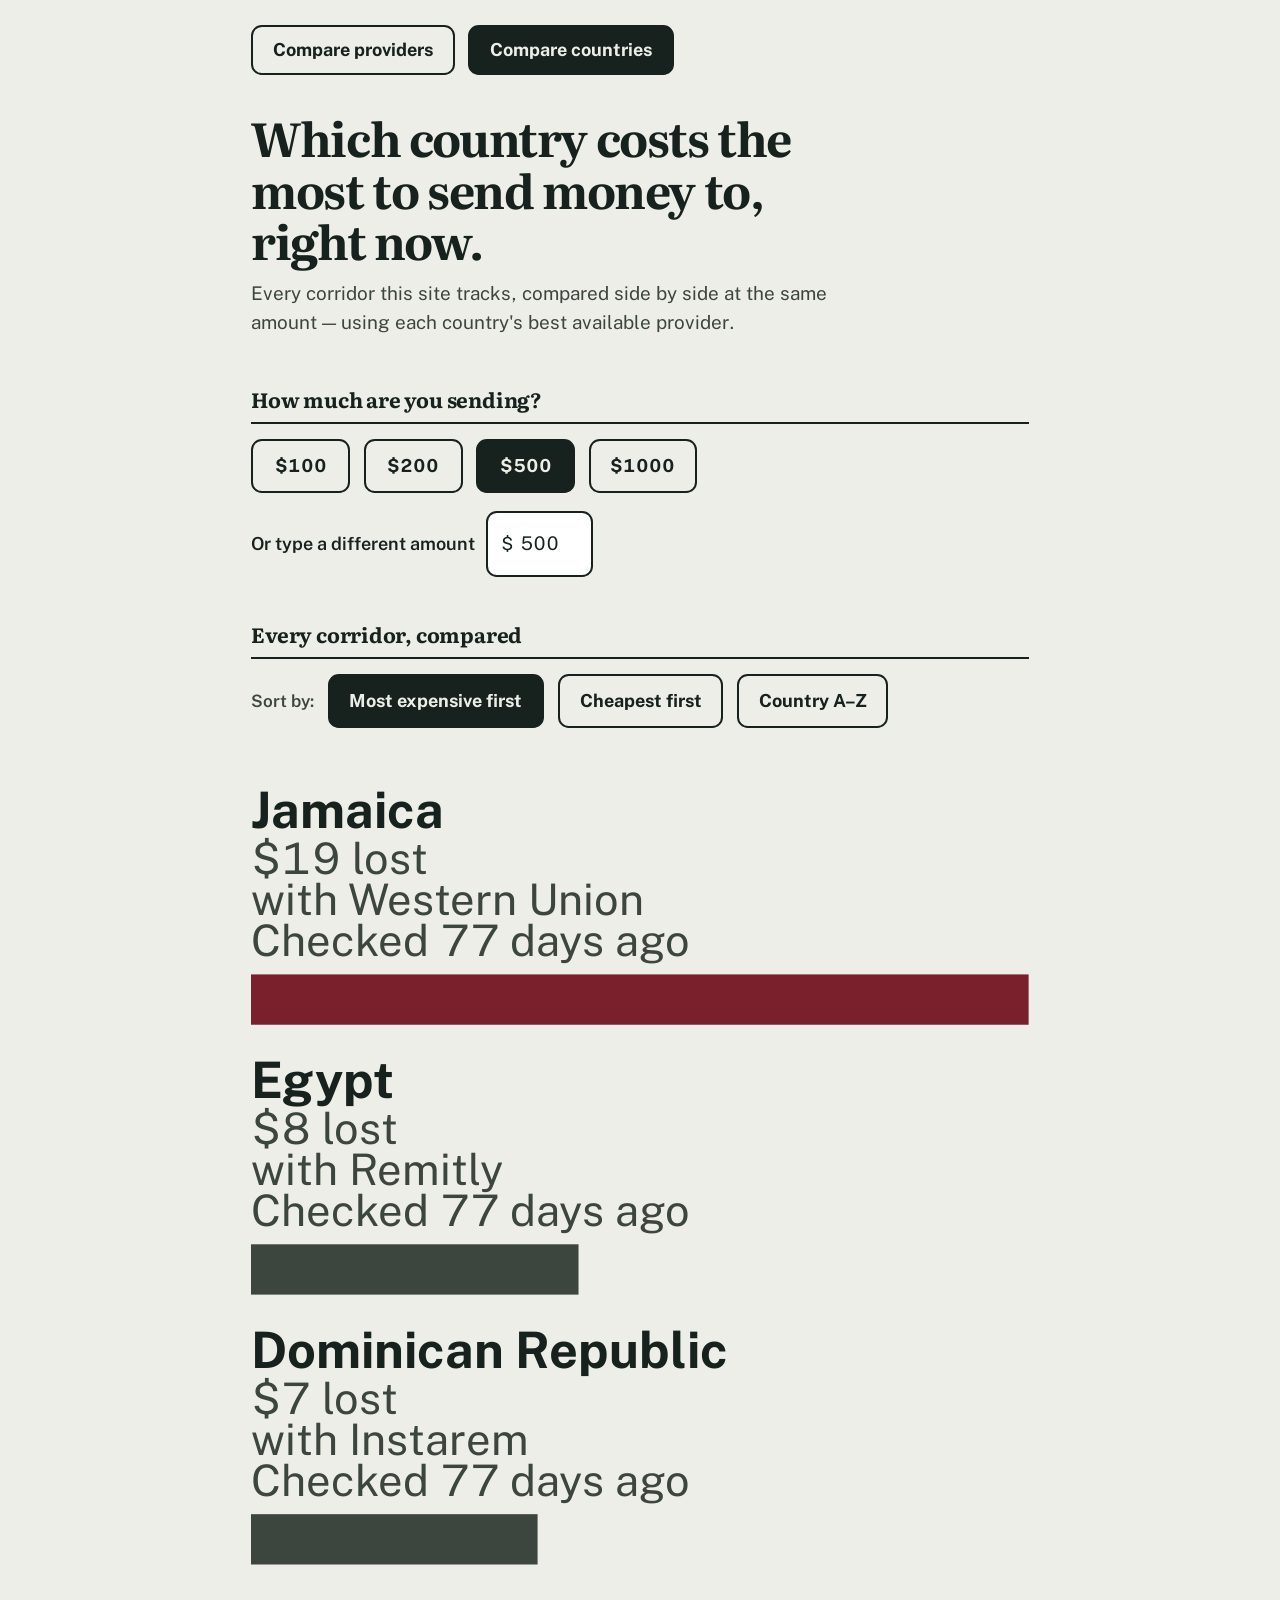
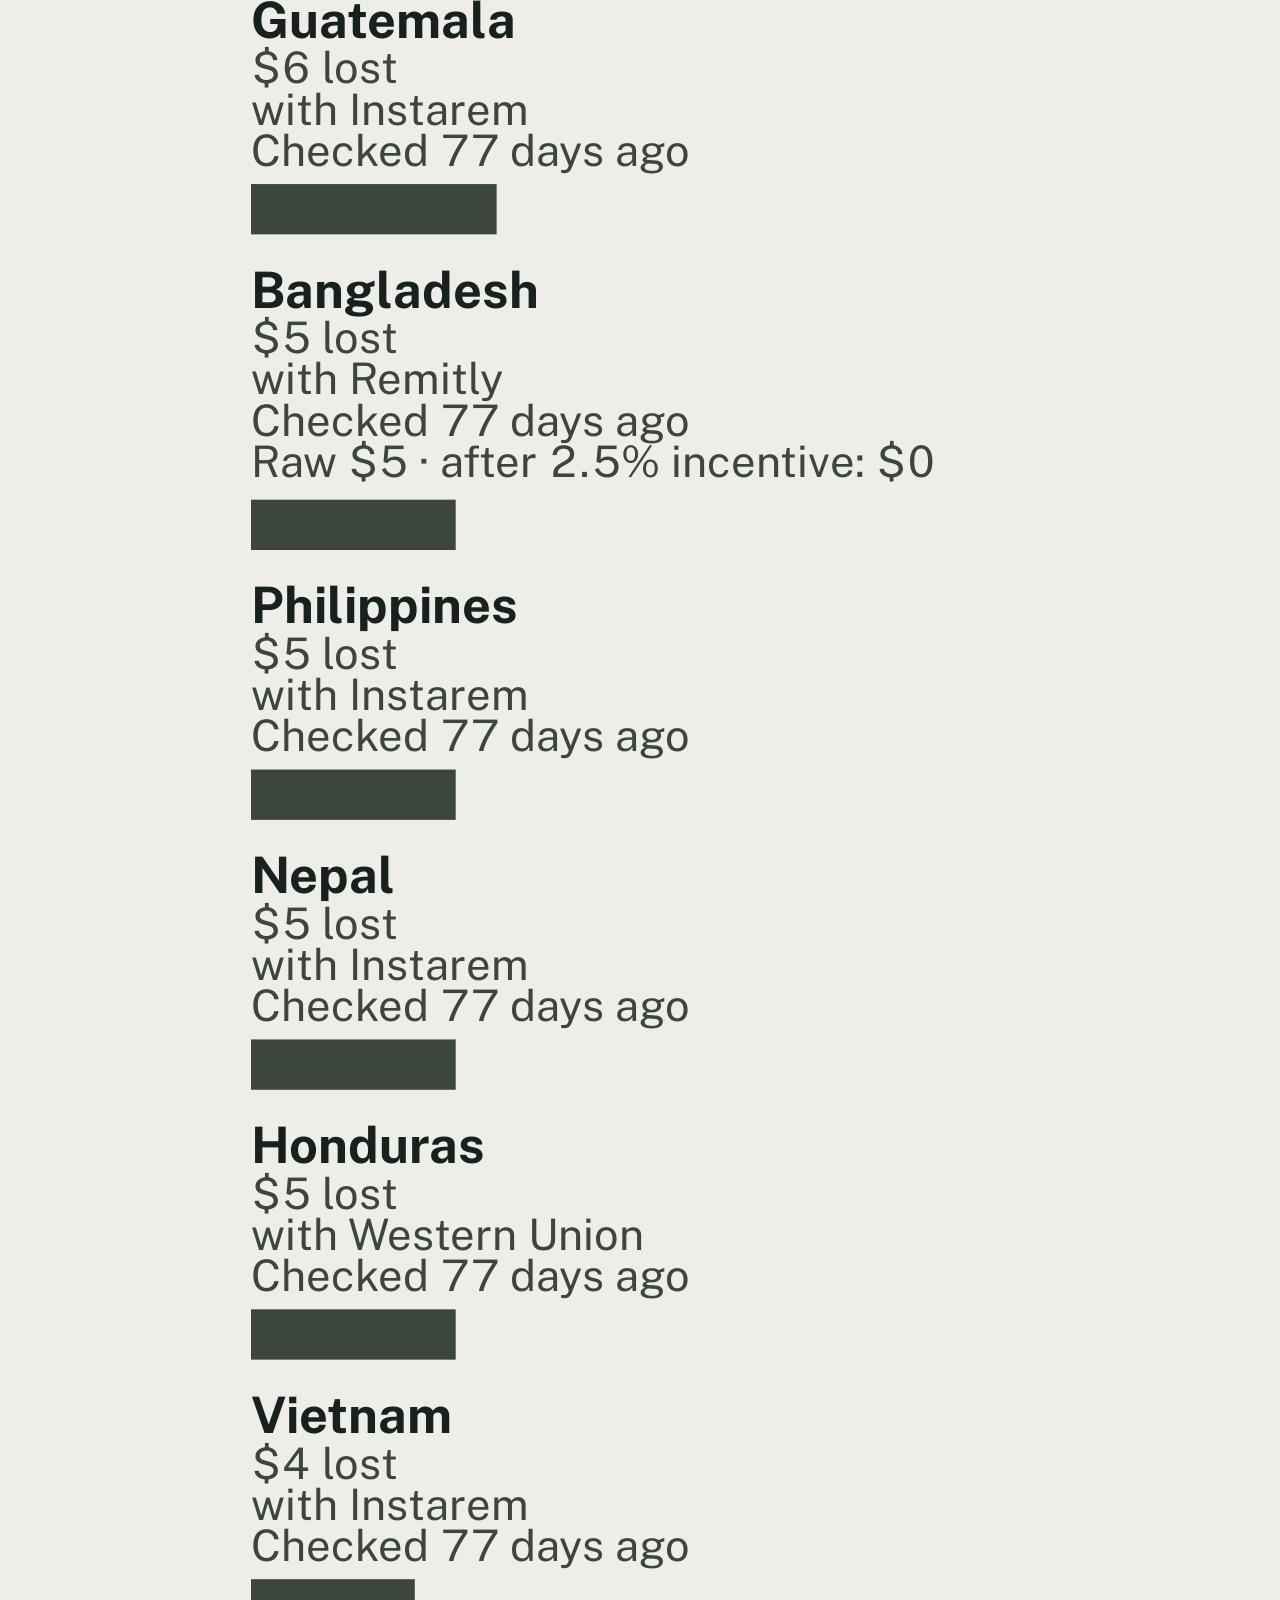
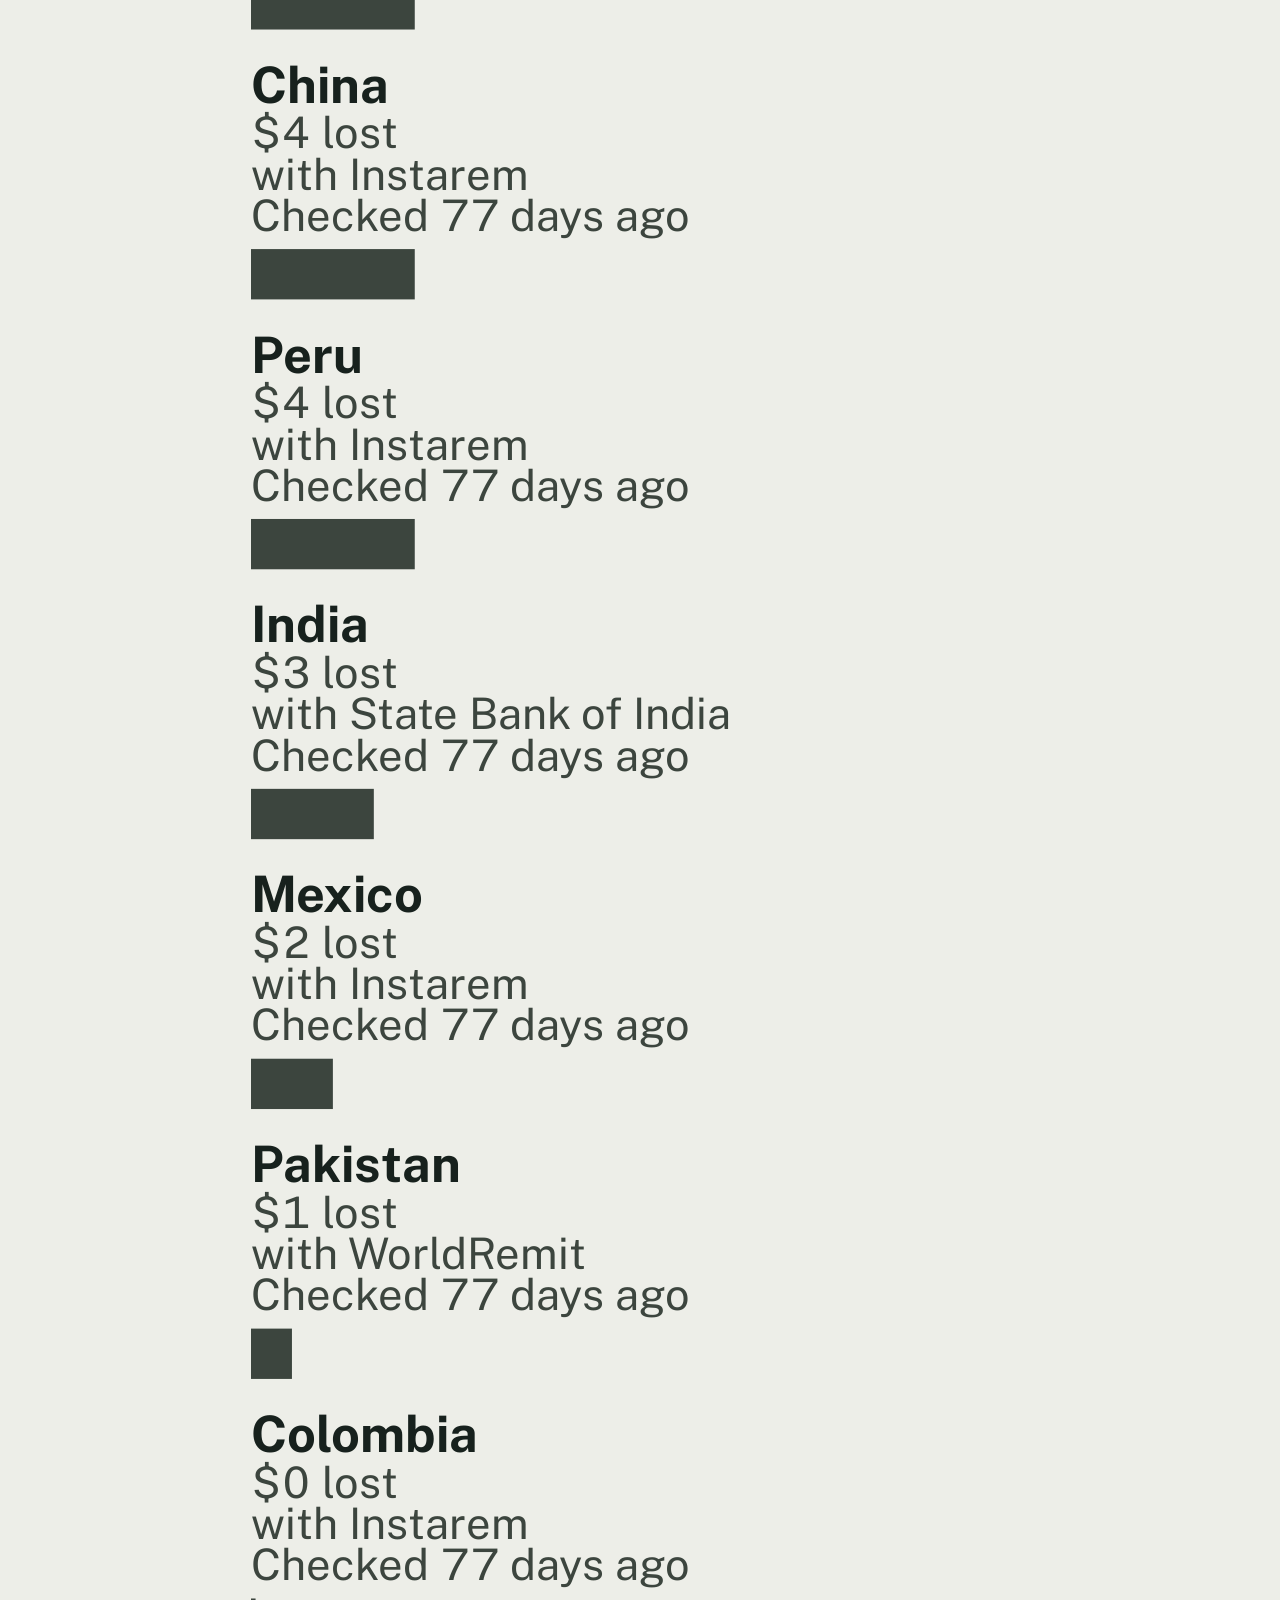
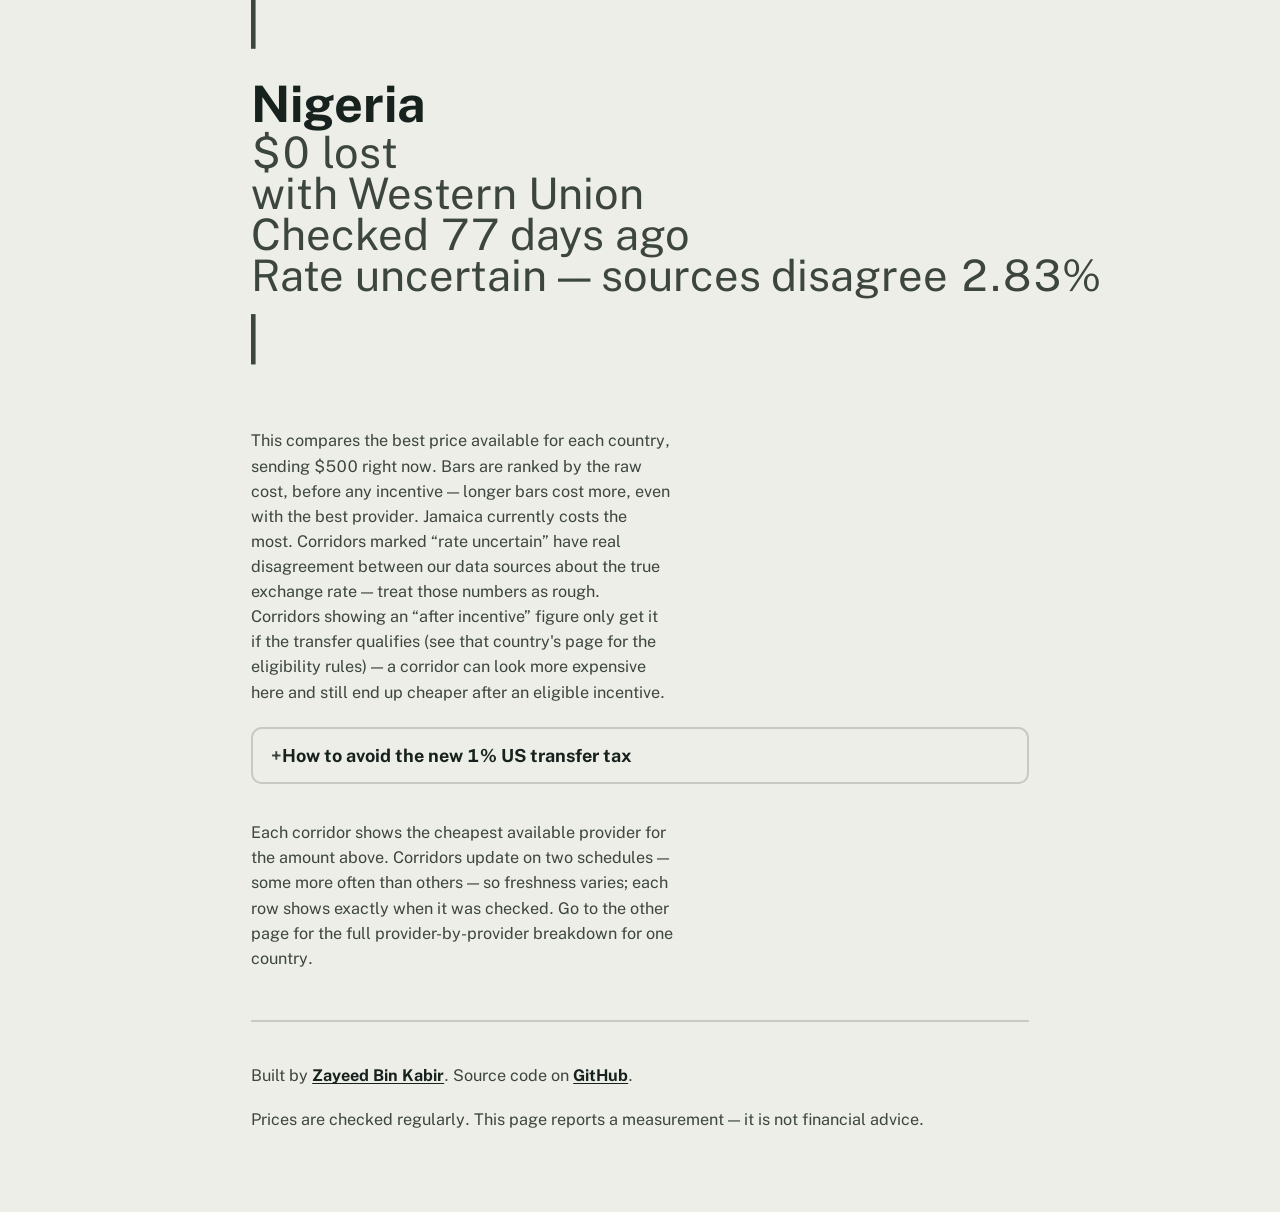
==== commit 2368ec23: "Switch typography to Literata (headings) + Public Sans (body/numbers) Instrument Sans throughout rea" ====
--- a/docs/compare.html
+++ b/docs/compare.html
@@ -7,7 +7,7 @@
 <meta name="description" content="Every corridor Remit Watch tracks, compared side by side at the same amount — which country costs the most to send money to right now.">
 <link rel="preconnect" href="https://fonts.googleapis.com">
 <link rel="preconnect" href="https://fonts.gstatic.com" crossorigin>
-<link href="https://fonts.googleapis.com/css2?family=Instrument+Sans:ital,wght@0,400..700;1,400..700&display=swap" rel="stylesheet">
+<link href="https://fonts.googleapis.com/css2?family=Literata:wght@400;700&family=Public+Sans:wght@400;600;700&display=swap" rel="stylesheet">
 <link rel="stylesheet" href="style.css">
 </head>
 <body>
--- a/docs/style.css
+++ b/docs/style.css
@@ -15,13 +15,13 @@
 html{-webkit-text-size-adjust:100%;font-size:18px}
 body{
   margin:0;background:var(--paper);color:var(--ink);
-  font-family:"Instrument Sans",ui-sans-serif,system-ui,sans-serif;
+  font-family:"Public Sans",ui-sans-serif,system-ui,sans-serif;
   font-size:1rem;line-height:1.55;
   font-variant-numeric:tabular-nums;
 }
 .wrap{max-width:46rem;margin:0 auto;padding:var(--step) var(--step) 4rem}
 a{color:var(--ink);text-underline-offset:.15em}
-h1,h2{font-family:inherit}
+h1,h2{font-family:"Literata",Georgia,"Times New Roman",serif}
 
 :is(a,button,input,[tabindex]):focus-visible{
   outline:3px solid var(--ink);outline-offset:3px;border-radius:.3rem;
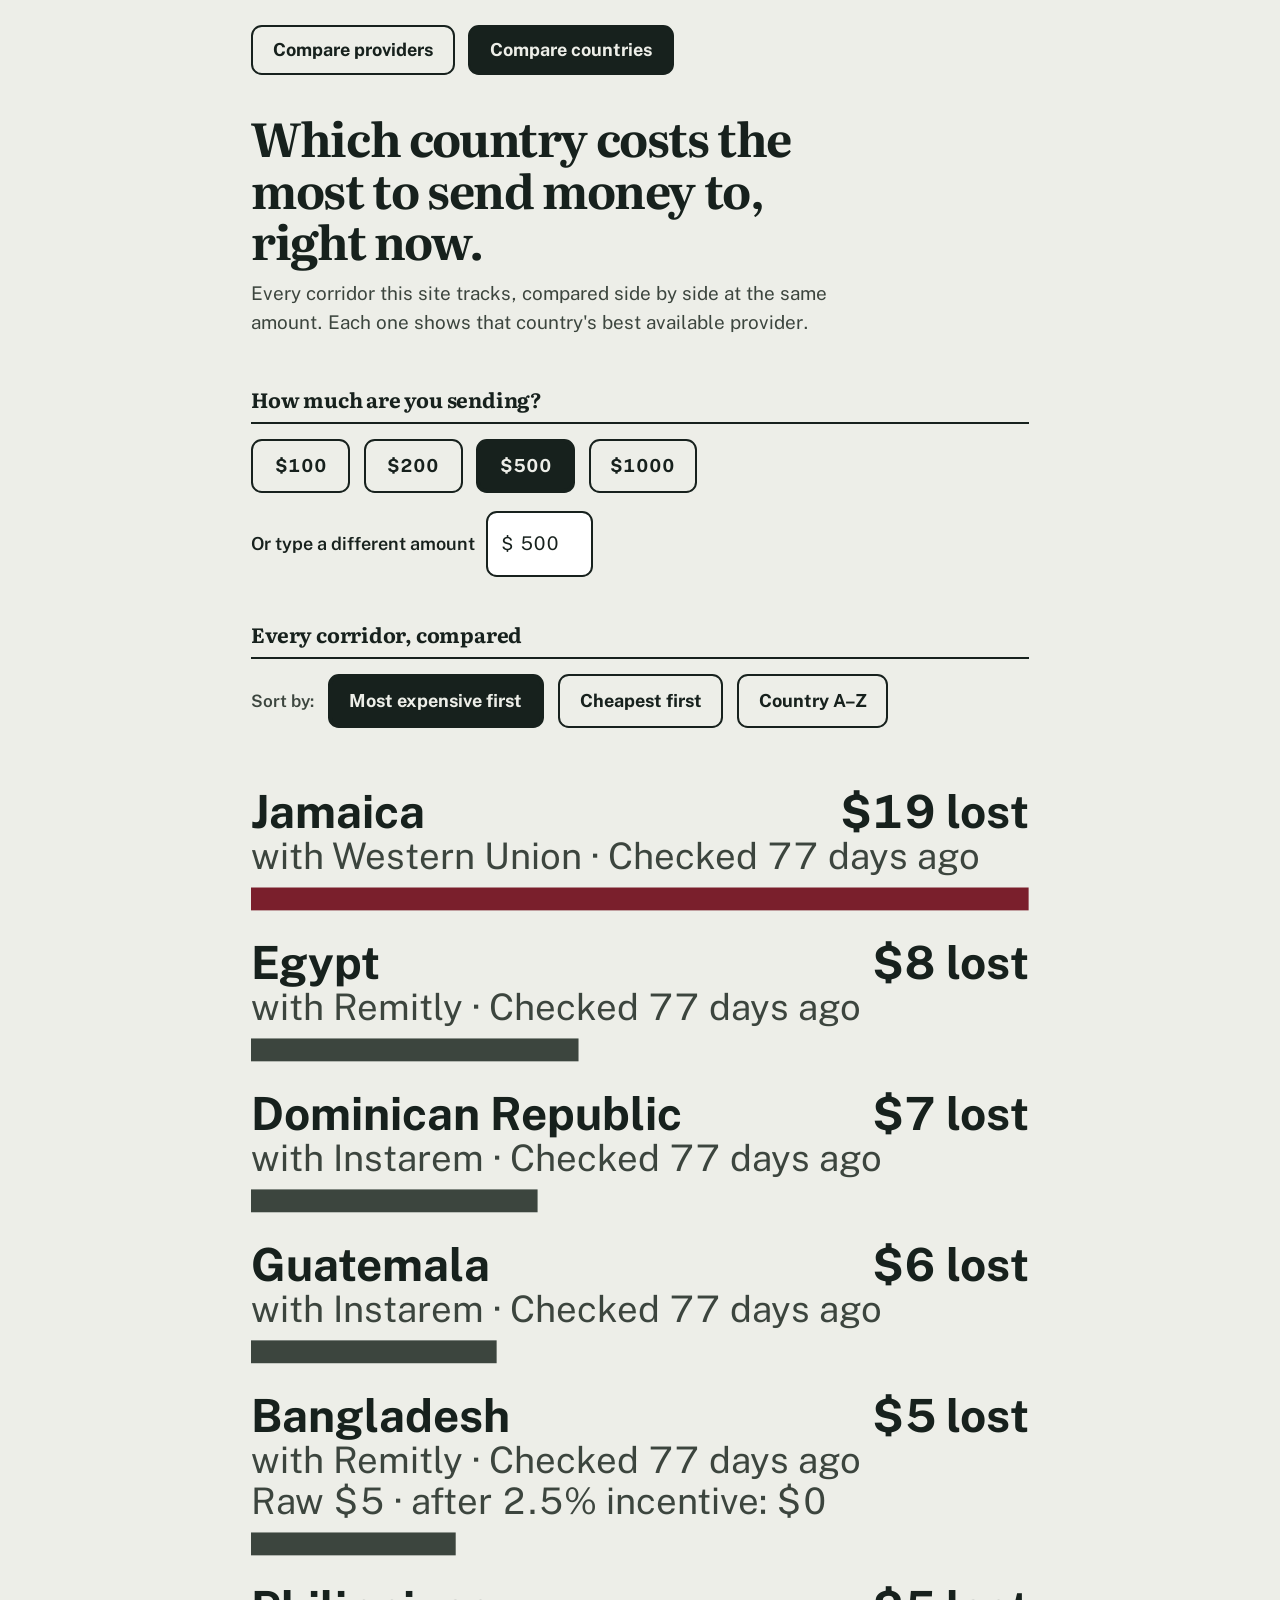
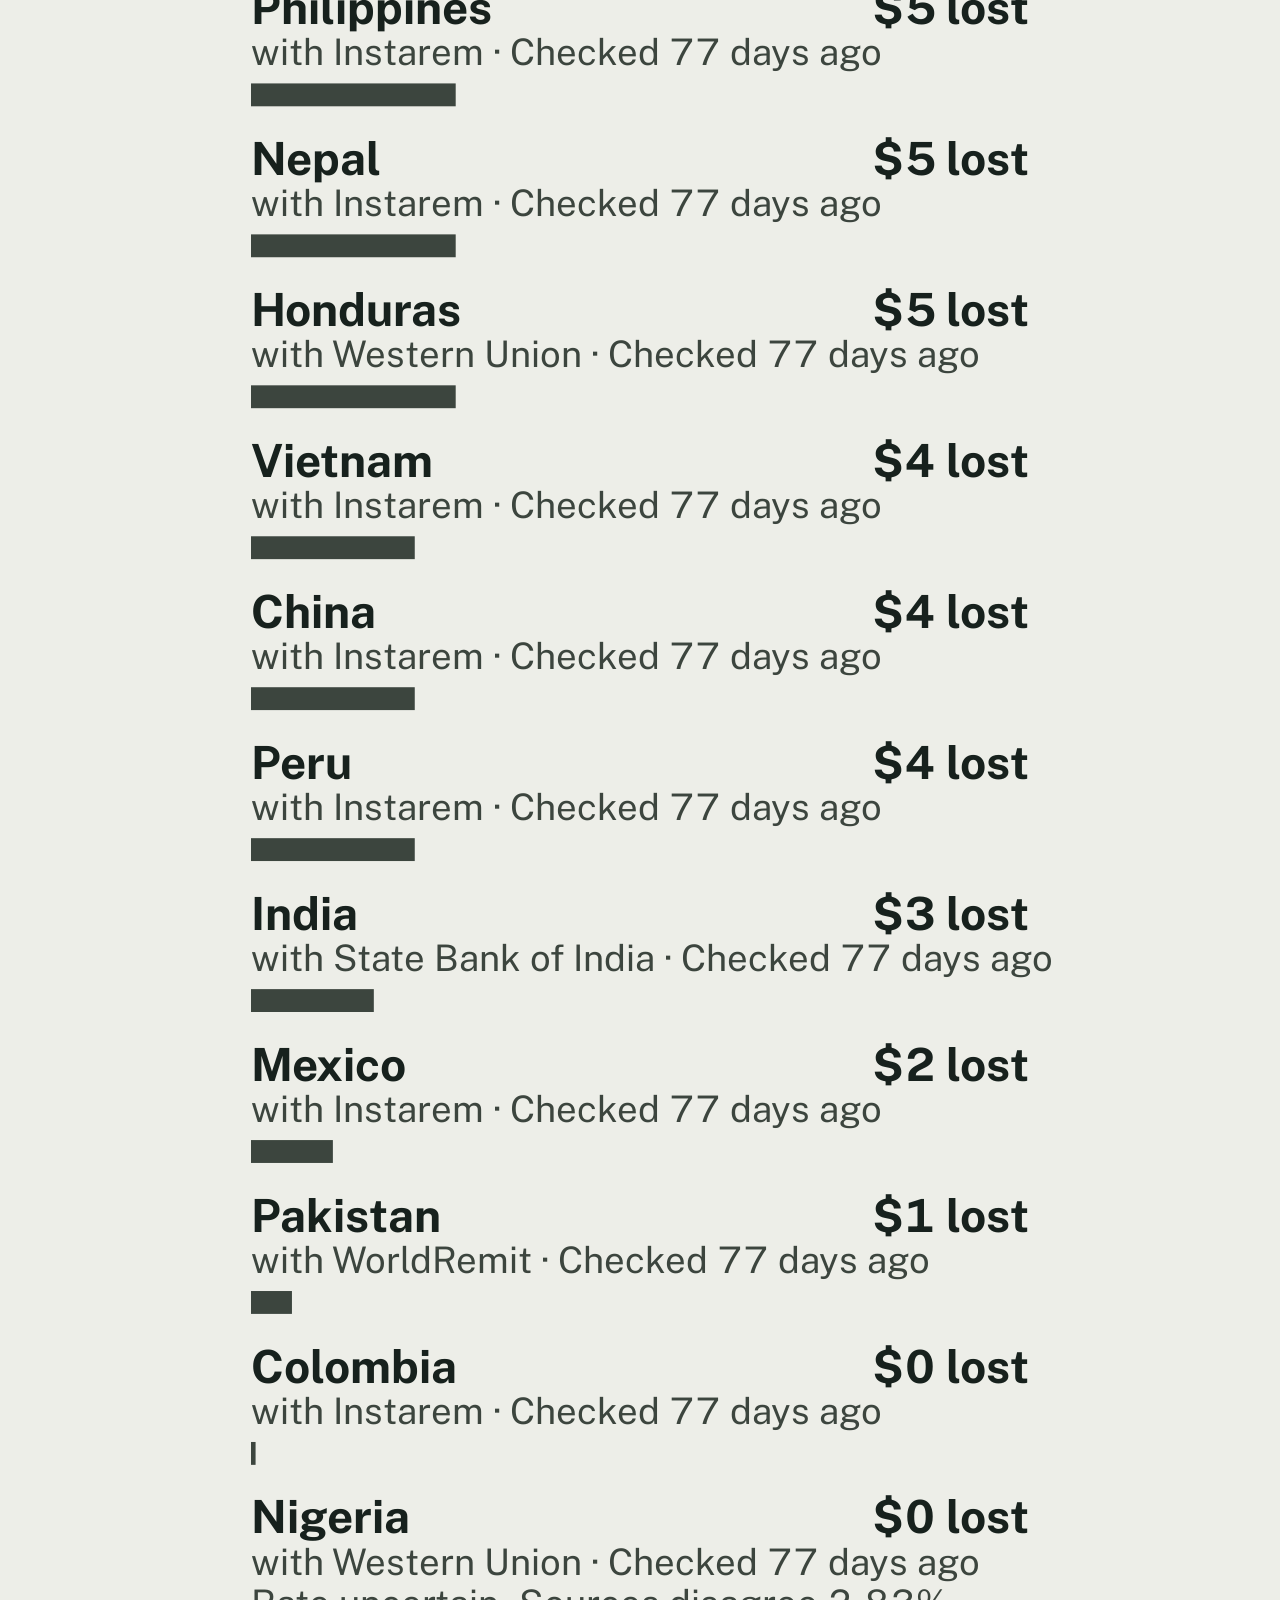
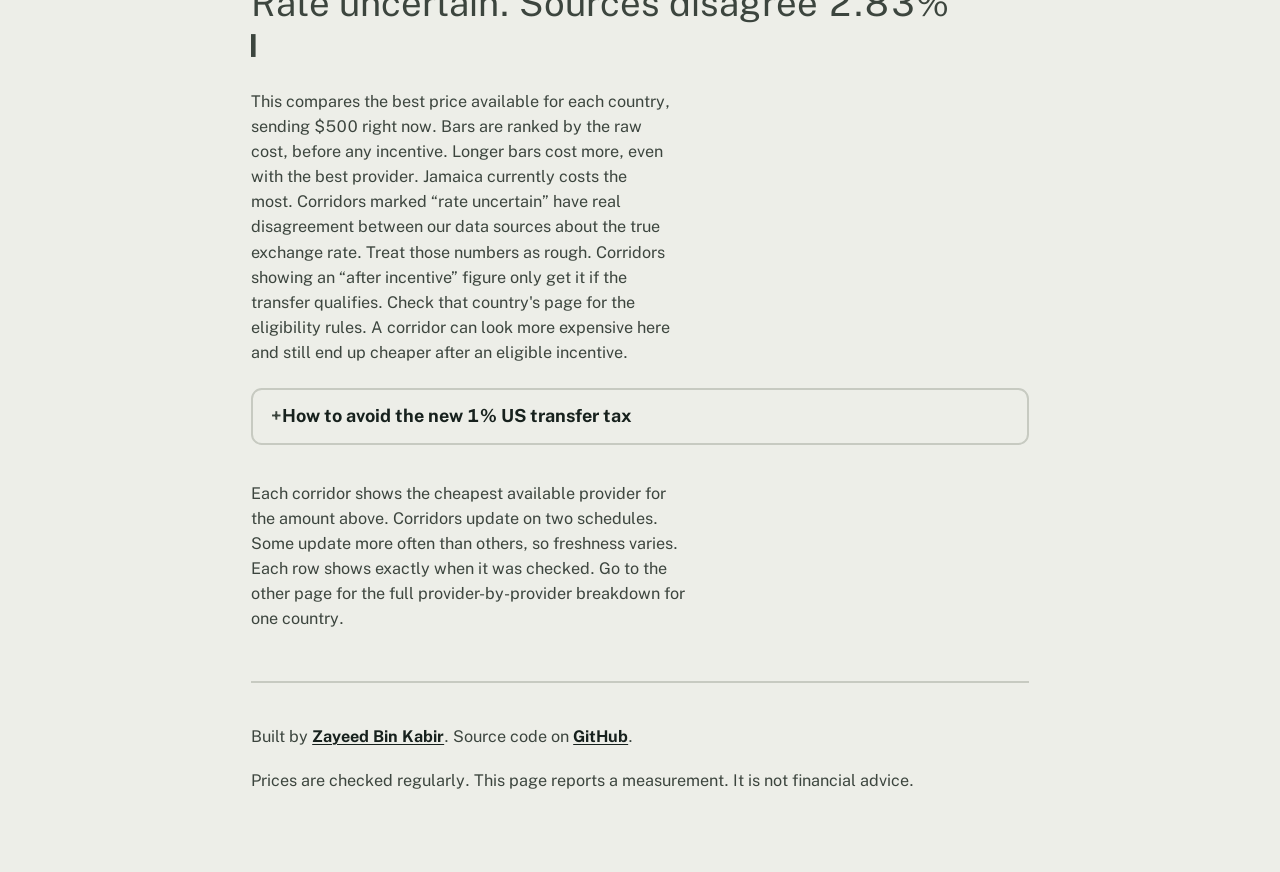
==== commit c1add270: "Compact compare.html rows, strip em dashes from copy, link footer to LinkedIn Compare-page rows were" ====
--- a/docs/compare.html
+++ b/docs/compare.html
@@ -4,7 +4,7 @@
 <meta charset="utf-8">
 <meta name="viewport" content="width=device-width, initial-scale=1">
 <title>Which country costs the most to send money to</title>
-<meta name="description" content="Every corridor Remit Watch tracks, compared side by side at the same amount — which country costs the most to send money to right now.">
+<meta name="description" content="Every corridor Remit Watch tracks, compared side by side at the same amount. See which country costs the most to send money to right now.">
 <link rel="preconnect" href="https://fonts.googleapis.com">
 <link rel="preconnect" href="https://fonts.gstatic.com" crossorigin>
 <link href="https://fonts.googleapis.com/css2?family=Literata:wght@400;700&family=Public+Sans:wght@400;600;700&display=swap" rel="stylesheet">
@@ -20,8 +20,8 @@
 
   <header class="mast">
     <h1>Which country costs the most to send money to, right now.</h1>
-    <p class="sub">Every corridor this site tracks, compared side by side at the same amount —
-      using each country's best available provider.</p>
+    <p class="sub">Every corridor this site tracks, compared side by side at the same amount.
+      Each one shows that country's best available provider.</p>
   </header>
 
   <div id="app" hidden>
@@ -46,10 +46,10 @@
 
     <details class="taxinfo">
       <summary>How to avoid the new 1% US transfer tax</summary>
-      <p>Since January 1, 2026, a US law taxes some transfers sent abroad at 1% — but only if you
-        pay with cash, a money order, or a cashier's check at a counter. Paying from a bank account,
-        a US debit or credit card, or most digital wallets is exempt. Every number on this page
-        assumes bank-account funding, so none of them include this tax — if you're paying cash,
+      <p>Since January 1, 2026, a US law taxes some transfers sent abroad at 1%. This only applies
+        if you pay with cash, a money order, or a cashier's check at a counter. Paying from a bank
+        account, a US debit or credit card, or most digital wallets is exempt. Every number on this
+        page assumes bank-account funding, so none of them include this tax. If you're paying cash,
         add about 1% of the amount you send.
         <a href="https://www.irs.gov/newsroom/treasury-irs-issue-proposed-regulations-on-the-new-remittance-transfer-tax-established-under-the-one-big-beautiful-bill">Read the IRS notice</a>.</p>
     </details>
@@ -65,9 +65,9 @@
   </div>
 
   <footer class="site-footer">
-    <p>Built by <a href="https://jayeed17.github.io">Zayeed Bin Kabir</a>. Source code on
+    <p>Built by <a href="https://www.linkedin.com/in/zayeed-bin-kabir/">Zayeed Bin Kabir</a>. Source code on
       <a href="https://github.com/jayeed17/remit-watch">GitHub</a>.</p>
-    <p>Prices are checked regularly. This page reports a measurement — it is not financial advice.</p>
+    <p>Prices are checked regularly. This page reports a measurement. It is not financial advice.</p>
   </footer>
 
 </main>
@@ -97,8 +97,8 @@
 
   $("note").textContent =
     `Each corridor shows the cheapest available provider for the amount above. Corridors update on ` +
-    `two schedules — some more often than others — so freshness varies; each row shows exactly when ` +
-    `it was checked. Go to the other page for the full provider-by-provider breakdown for one country.`;
+    `two schedules. Some update more often than others, so freshness varies. Each row shows exactly ` +
+    `when it was checked. Go to the other page for the full provider-by-provider breakdown for one country.`;
 
   $("loading").hidden = true; $("app").hidden = false;
   syncAmountUI(); setSort(sortMode);
@@ -175,39 +175,38 @@
   else items.sort((a,b) => a.country.localeCompare(b.country));
 
   const max = Math.max(...items.map(it => it.displayLost), 1);
-  const ROW_H = 118, EXTRA = 20, top = 10;
-
-  // Four short lines rather than one long sentence - "$17 lost with Western
-  // Union, the best option there" visually clipped on narrow phones (no
-  // scrollbar, just unreadable past the edge). Each line here comfortably
-  // fits the shared CW viewBox even for the longest provider names.
-  // Flagged/incentive corridors get extra lines - only those rows reserve
-  // the extra height, so the common case doesn't carry wasted whitespace.
+  const EXTRA = 18, top = 10, rowGap = 12;
+
+  // Country name and the lost figure share one line so the row reads at a
+  // glance; provider and freshness are one smaller, secondary line below.
+  // This page is for scanning every corridor at once, so row height has to
+  // stay small - flagged/incentive corridors get one extra secondary line
+  // each, only when they need it, so the common row stays as short as possible.
   let y = top;
   const bars = items.map((it) => {
     const rowTop = y;
     const w = Math.max(2, (it.displayLost/max) * CW);
-    let extraY = 92, extras = "";
+    const subY = 36;
+    let lastY = subY, extras = "";
     if (it.rateUncertain) {
-      extras += `<text x="0" y="${rowTop+extraY}" class="barAmt" fill="${C.keptText}">Rate uncertain — sources disagree ${it.disagreementPct}%</text>`;
-      extraY += EXTRA;
+      lastY += EXTRA;
+      extras += `<text x="0" y="${rowTop+lastY}" class="rowSub" fill="${C.keptText}">Rate uncertain. Sources disagree ${it.disagreementPct}%</text>`;
     }
     if (it.afterIncentive != null) {
-      extras += `<text x="0" y="${rowTop+extraY}" class="barAmt" fill="${C.bestText}">Raw ${esc(usd(it.displayLost))} · after ${it.incentiveRate}% incentive: ${esc(usd(it.afterIncentive))}</text>`;
-      extraY += EXTRA;
+      lastY += EXTRA;
+      extras += `<text x="0" y="${rowTop+lastY}" class="rowSub" fill="${C.bestText}">Raw ${esc(usd(it.displayLost))} · after ${it.incentiveRate}% incentive: ${esc(usd(it.afterIncentive))}</text>`;
     }
-    const extraLines = (extraY - 92) / EXTRA;
-    const barY = rowTop + 82 + extraLines * EXTRA;
-    y += ROW_H + extraLines * EXTRA;
+    const barY = rowTop + lastY + 8;
+    const rowH = (lastY + 8 + 10) + rowGap; // bar (height 10) + gap to next row
+    y += rowH;
     return `
-      <text x="0" y="${rowTop+18}" class="barName">${esc(it.country)}</text>
-      <text x="0" y="${rowTop+38}" class="barAmt">${esc(usd(it.displayLost))} lost</text>
-      <text x="0" y="${rowTop+56}" class="barAmt">with ${esc(it.provider)}</text>
-      <text x="0" y="${rowTop+74}" class="barAmt">Checked ${esc(freshness(it.generated))}</text>
+      <text x="0" y="${rowTop+18}" class="rowMain">${esc(it.country)}</text>
+      <text x="${CW}" y="${rowTop+18}" text-anchor="end" class="rowMain">${esc(usd(it.displayLost))} lost</text>
+      <text x="0" y="${rowTop+subY}" class="rowSub">with ${esc(it.provider)} · Checked ${esc(freshness(it.generated))}</text>
       ${extras}
-      <rect x="0" y="${barY}" width="${w.toFixed(1)}" height="22" fill="${it.displayLost === max ? C.keptText : C.inkSoft}"/>`;
+      <rect x="0" y="${barY}" width="${w.toFixed(1)}" height="10" fill="${it.displayLost === max ? C.keptText : C.inkSoft}"/>`;
   }).join("");
-  const H = y + 6;
+  const H = y + 6 - rowGap;
 
   const most = [...items].sort((a,b) => b.displayLost - a.displayLost)[0];
   $("compareChart").innerHTML = `
@@ -216,10 +215,10 @@
       ${bars}
     </svg>
     <p class="caption">This compares the best price available for each country, sending ${usdPrecise(amount)} right
-      now. Bars are ranked by the raw cost, before any incentive — longer bars cost more, even with the
+      now. Bars are ranked by the raw cost, before any incentive. Longer bars cost more, even with the
       best provider. ${esc(most?.country || "")} currently costs the most.
-      ${items.some(it => it.rateUncertain) ? " Corridors marked “rate uncertain” have real disagreement between our data sources about the true exchange rate — treat those numbers as rough." : ""}
-      ${items.some(it => it.afterIncentive != null) ? " Corridors showing an “after incentive” figure only get it if the transfer qualifies (see that country's page for the eligibility rules) — a corridor can look more expensive here and still end up cheaper after an eligible incentive." : ""}</p>`;
+      ${items.some(it => it.rateUncertain) ? " Corridors marked “rate uncertain” have real disagreement between our data sources about the true exchange rate. Treat those numbers as rough." : ""}
+      ${items.some(it => it.afterIncentive != null) ? " Corridors showing an “after incentive” figure only get it if the transfer qualifies. Check that country's page for the eligibility rules. A corridor can look more expensive here and still end up cheaper after an eligible incentive." : ""}</p>`;
 }
 
 boot();
--- a/docs/style.css
+++ b/docs/style.css
@@ -175,6 +175,8 @@
 .chart .axisText{font-size:19px;fill:var(--ink-soft)}
 .chart .barName{font-size:22px;font-weight:700;fill:var(--ink)}
 .chart .barAmt{font-size:19px;fill:var(--ink-soft)}
+.chart .rowMain{font-size:20px;font-weight:700;fill:var(--ink)}
+.chart .rowSub{font-size:16px;fill:var(--ink-soft)}
 @media (prefers-reduced-motion:reduce){.bar span{transition:none}}
 .keys{display:flex;flex-wrap:wrap;gap:.5rem 1.25rem;margin-top:.75rem;font-size:1.05rem;color:var(--ink)}
 .keys i{display:inline-block;width:.85rem;height:.85rem;margin-right:.4rem;vertical-align:-.08em;border-radius:.15rem}
